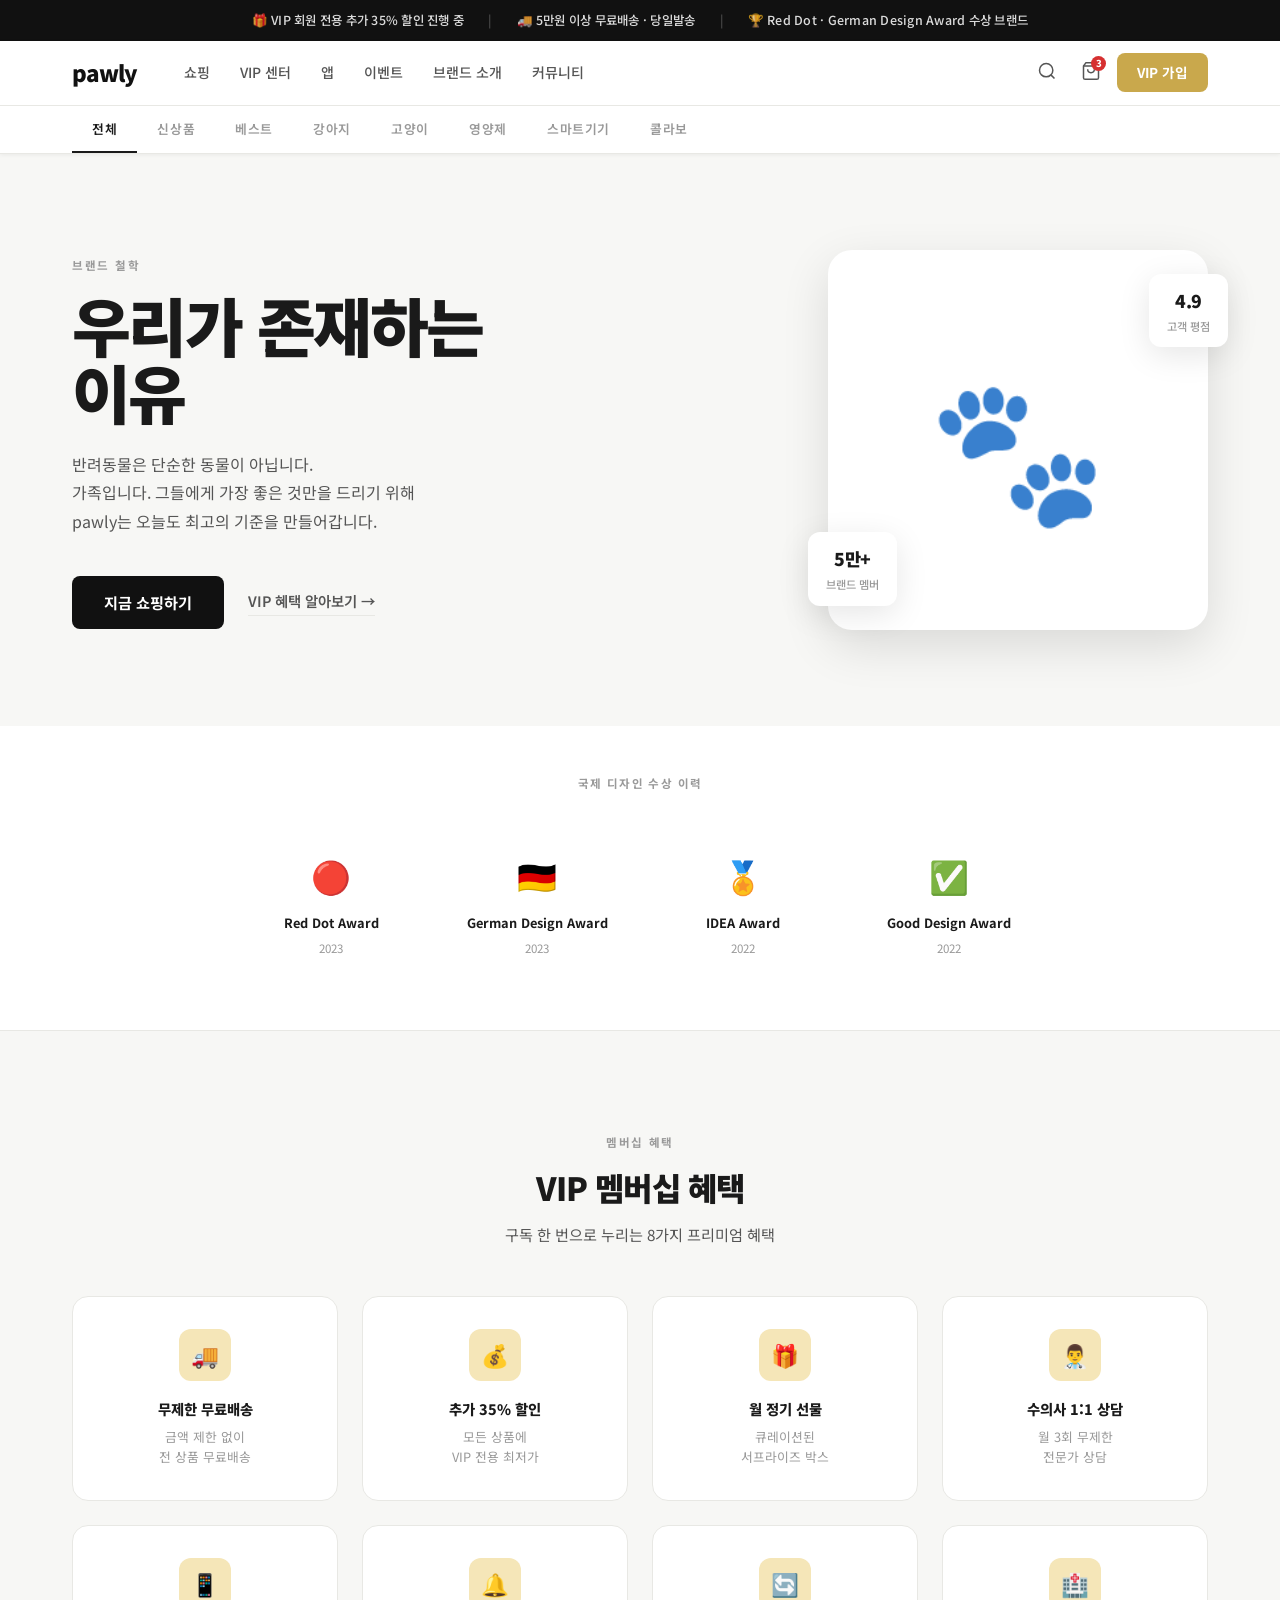
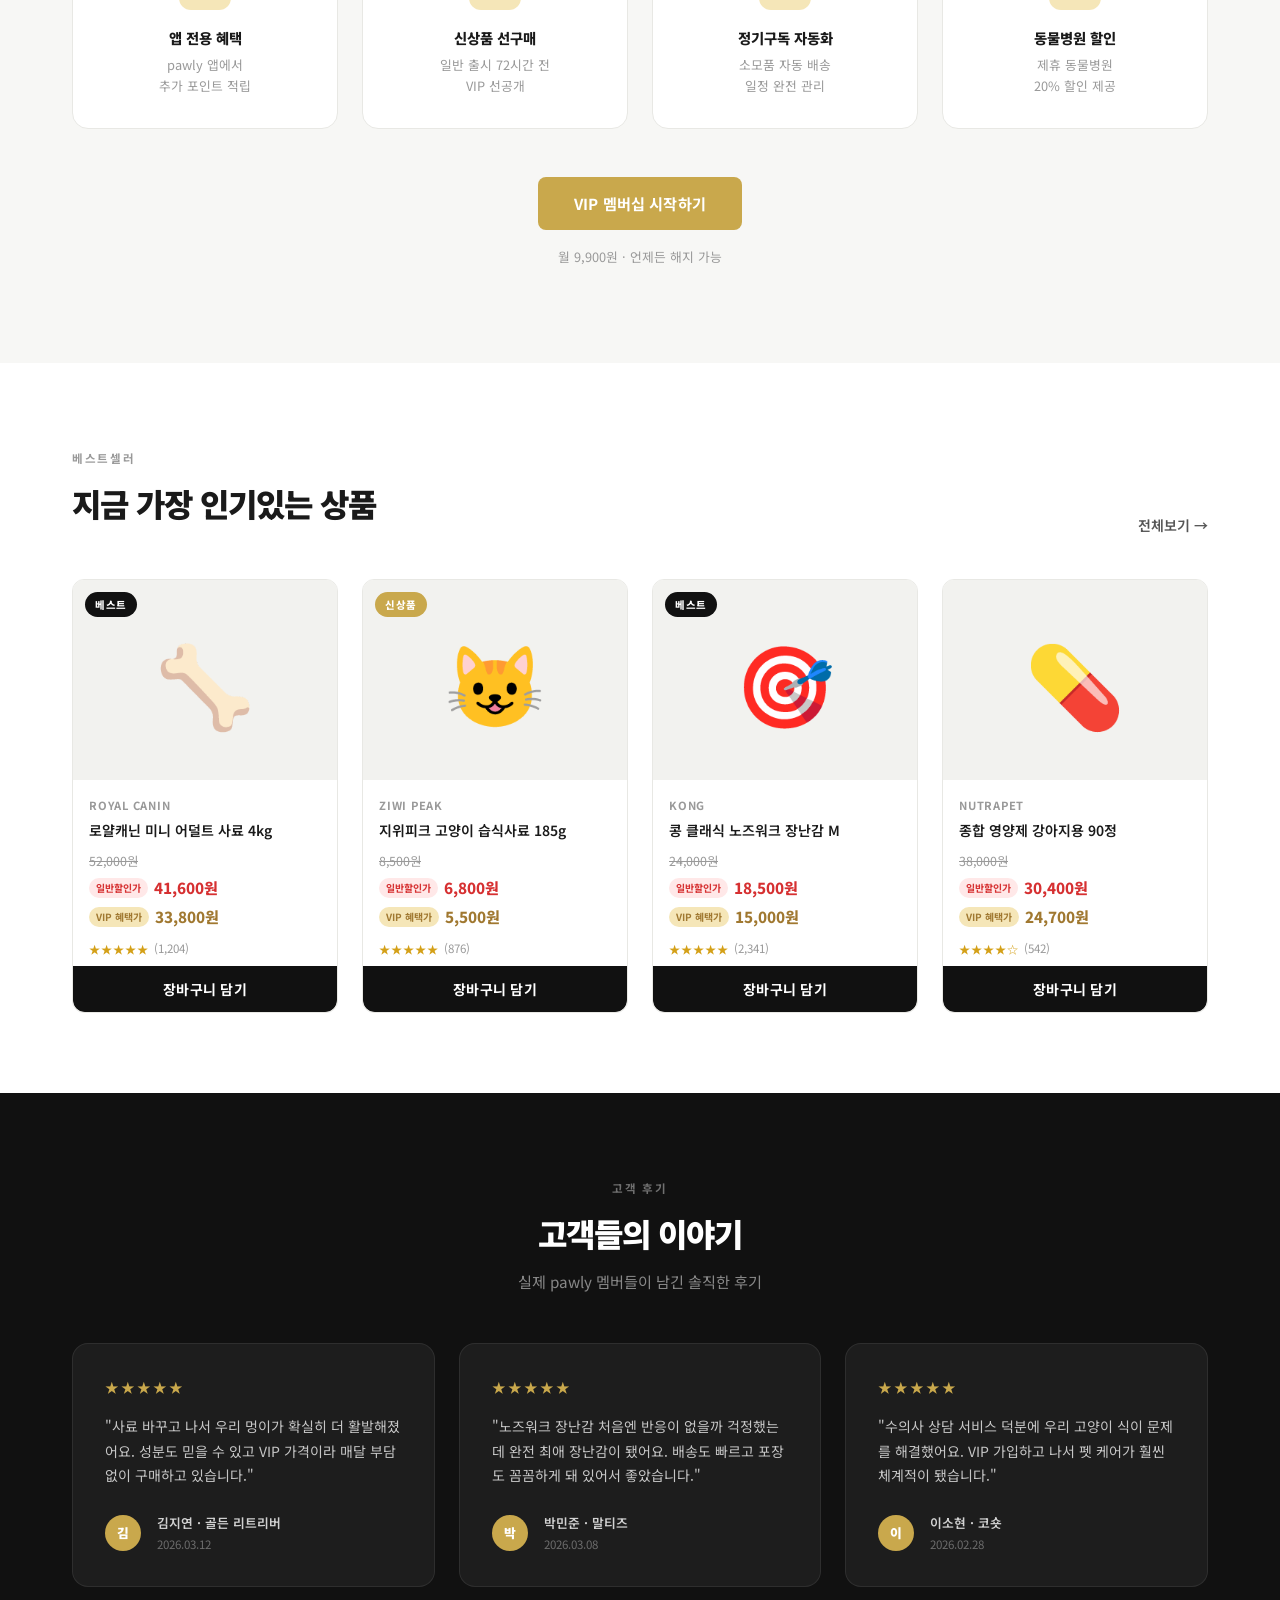
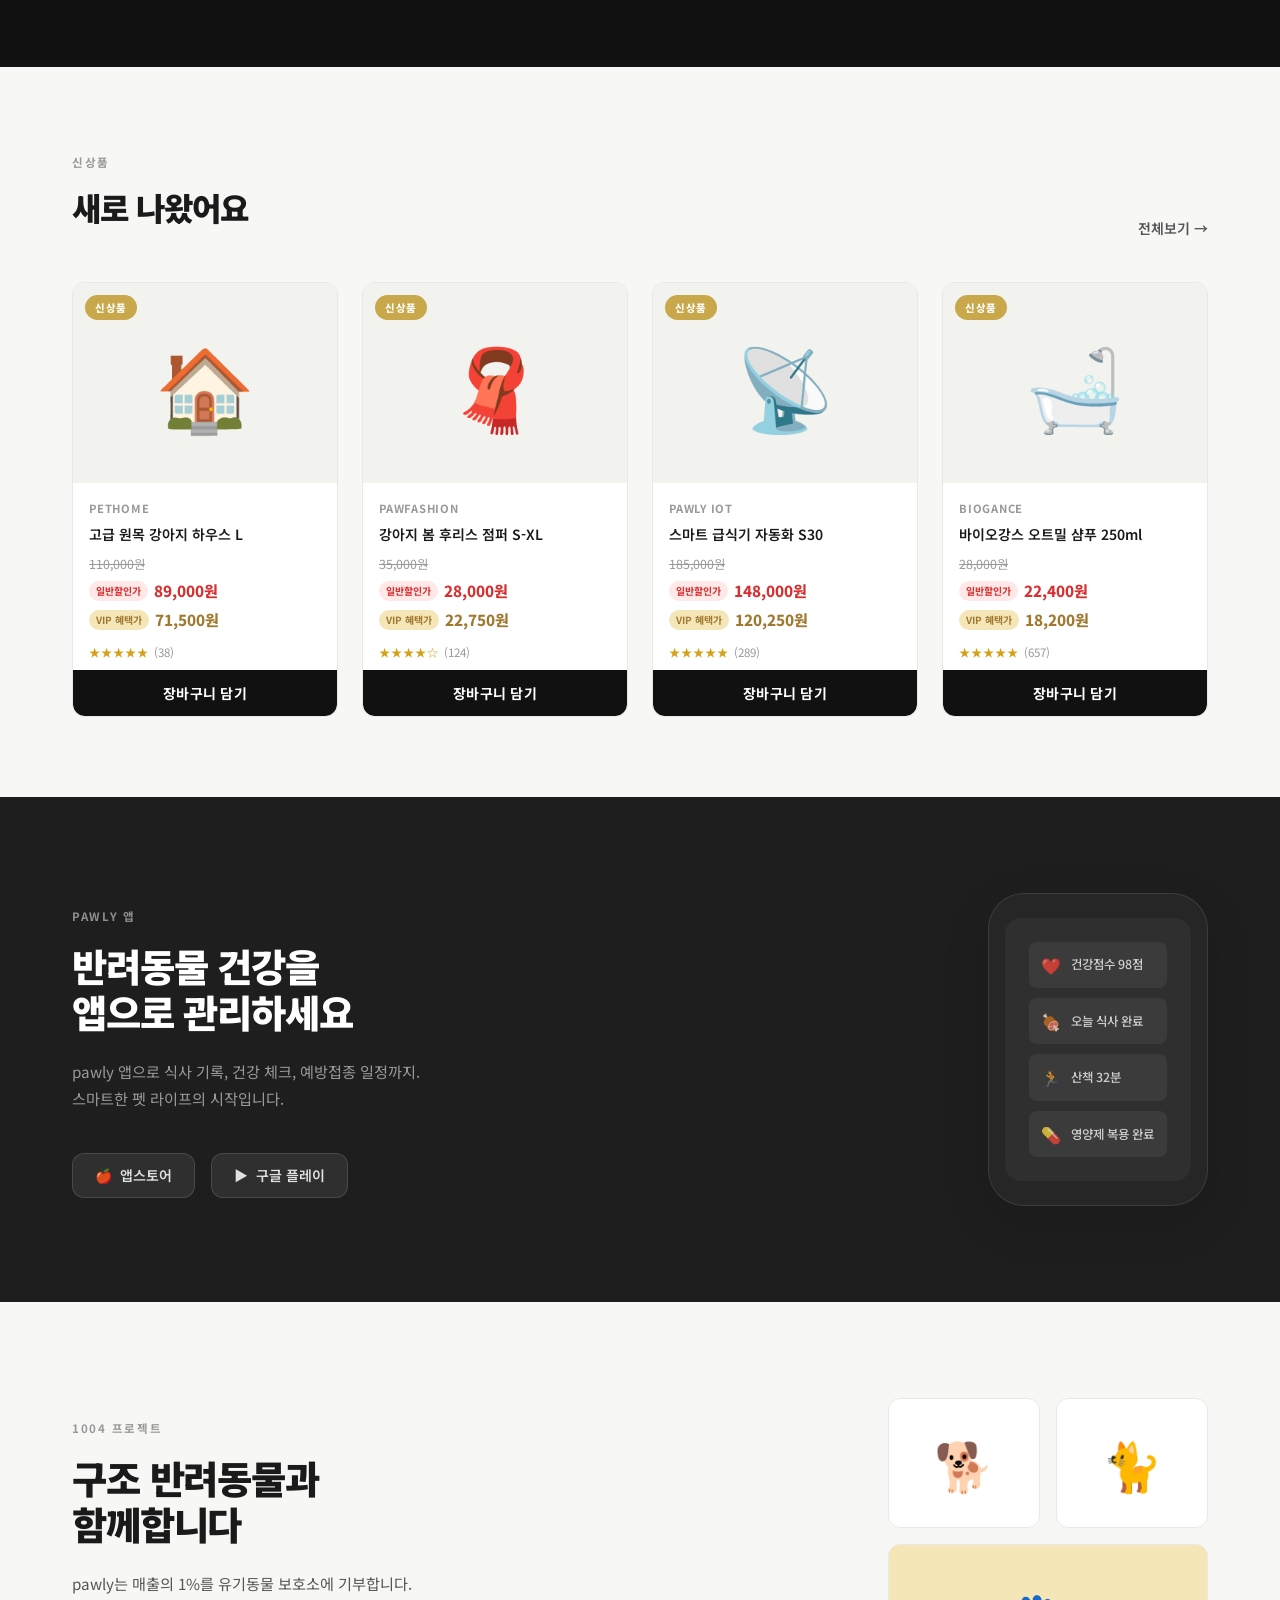
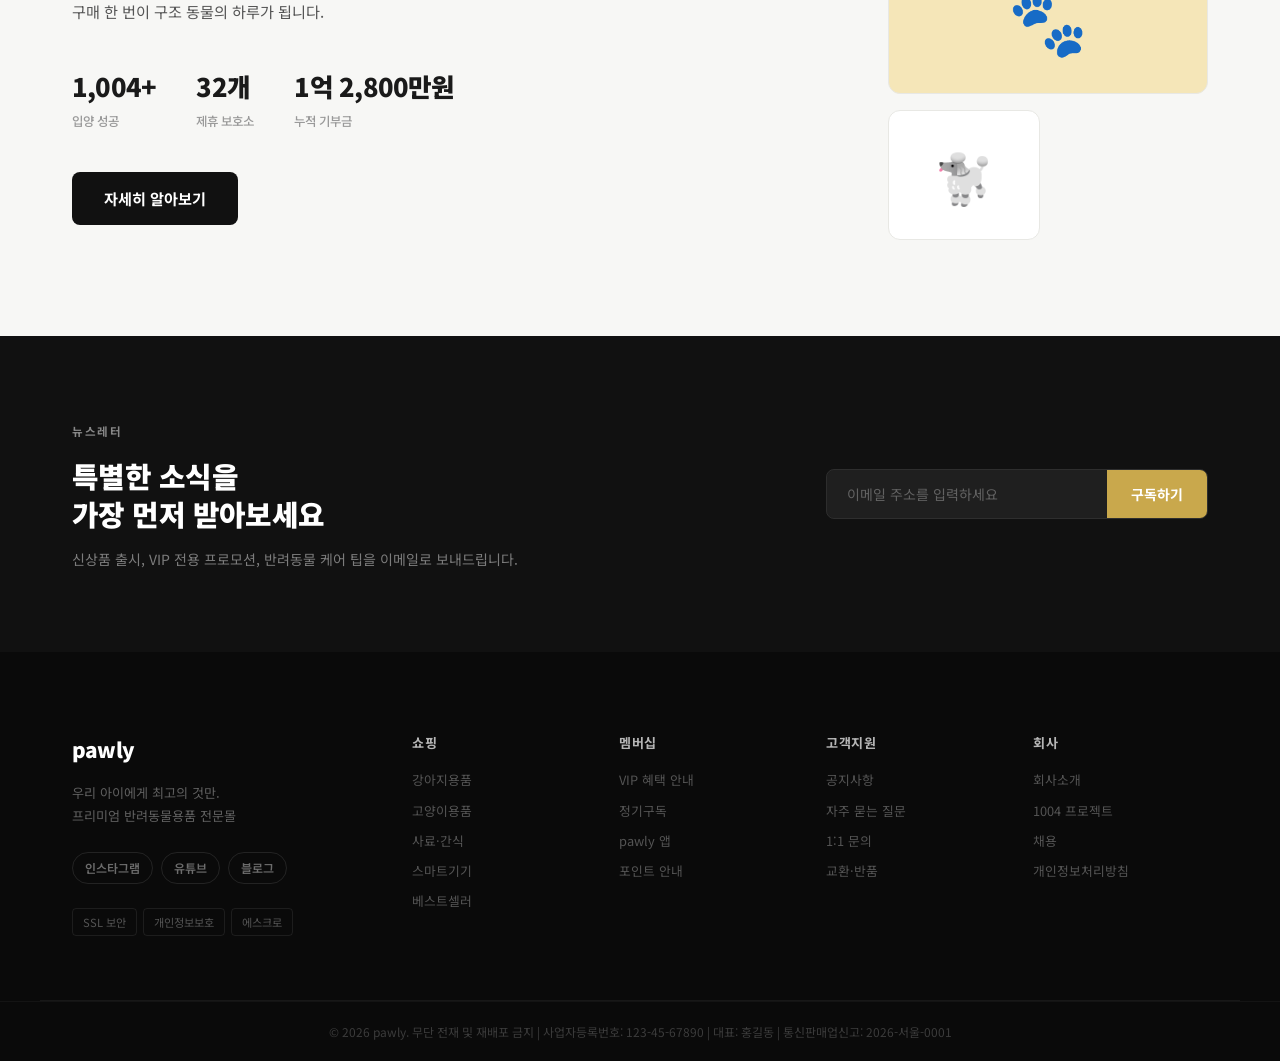
==== index-v3.html @ 0c24d433 "Initial commit: brand website source files Co-Authored-By: Claude Sonnet 4.6 <noreply@anthropic.com>" ====
<!DOCTYPE html>
<html lang="ko">
<head>
  <meta charset="UTF-8" />
  <meta name="viewport" content="width=device-width, initial-scale=1.0" />
  <title>pawly - 프리미엄 반려동물용품</title>
  <link rel="stylesheet" href="style-v3.css" />
  <link href="https://fonts.googleapis.com/css2?family=Noto+Sans+KR:wght@400;500;600;700;900&display=swap" rel="stylesheet" />
</head>
<body>

  <!-- ① 프로모션 배너 스트립 -->
  <div class="promo-strip">
    <div class="promo-strip-inner">
      <span class="promo-strip-item">🎁 VIP 회원 전용 추가 35% 할인 진행 중</span>
      <span class="promo-strip-divider">|</span>
      <span class="promo-strip-item">🚚 5만원 이상 무료배송 · 당일발송</span>
      <span class="promo-strip-divider">|</span>
      <span class="promo-strip-item">🏆 Red Dot · German Design Award 수상 브랜드</span>
    </div>
  </div>

  <!-- ② 헤더 / 내비게이션 — 메뉴 전면 한글화 -->
  <header class="header">
    <div class="container header-inner">
      <a href="#" class="logo">pawly</a>
      <nav class="nav">
        <a href="#" class="nav-link">쇼핑</a>
        <a href="#" class="nav-link">VIP 센터</a>
        <a href="#" class="nav-link">앱</a>
        <a href="#" class="nav-link">이벤트</a>
        <a href="#" class="nav-link">브랜드 소개</a>
        <a href="#" class="nav-link">커뮤니티</a>
      </nav>
      <div class="header-actions">
        <button class="icon-btn" aria-label="검색">
          <svg width="20" height="20" fill="none" stroke="currentColor" stroke-width="1.8" viewBox="0 0 24 24">
            <circle cx="11" cy="11" r="8"/><path d="m21 21-4.35-4.35"/>
          </svg>
        </button>
        <button class="icon-btn" aria-label="장바구니">
          <svg width="20" height="20" fill="none" stroke="currentColor" stroke-width="1.8" viewBox="0 0 24 24">
            <path d="M6 2 3 6v14a2 2 0 0 0 2 2h14a2 2 0 0 0 2-2V6l-3-4z"/><line x1="3" y1="6" x2="21" y2="6"/><path d="M16 10a4 4 0 0 1-8 0"/>
          </svg>
          <span class="cart-badge">3</span>
        </button>
        <a href="#" class="btn-vip">VIP 가입</a>
      </div>
    </div>

    <!-- 카테고리 탭 — 전면 한글화 -->
    <div class="cat-tabs-wrap">
      <div class="container">
        <div class="cat-tabs">
          <a href="#" class="cat-tab active">전체</a>
          <a href="#" class="cat-tab">신상품</a>
          <a href="#" class="cat-tab">베스트</a>
          <a href="#" class="cat-tab">강아지</a>
          <a href="#" class="cat-tab">고양이</a>
          <a href="#" class="cat-tab">영양제</a>
          <a href="#" class="cat-tab">스마트기기</a>
          <a href="#" class="cat-tab">콜라보</a>
        </div>
      </div>
    </div>
  </header>

  <!-- ③ 히어로 — 브랜드 철학 -->
  <section class="hero">
    <div class="container hero-inner">
      <div class="hero-text">
        <span class="section-label">브랜드 철학</span>
        <h1 class="hero-title">우리가 존재하는<br/>이유</h1>
        <p class="hero-desc">
          반려동물은 단순한 동물이 아닙니다.<br/>
          가족입니다. 그들에게 가장 좋은 것만을 드리기 위해<br/>
          pawly는 오늘도 최고의 기준을 만들어갑니다.
        </p>
        <div class="hero-ctas">
          <a href="#" class="btn-dark">지금 쇼핑하기</a>
          <a href="#" class="btn-text-link">VIP 혜택 알아보기 →</a>
        </div>
      </div>
      <div class="hero-visual">
        <div class="hero-img-card">
          <div class="hero-pet-icon">🐾</div>
          <div class="hero-stat-badge top-right">
            <span class="stat-num">4.9</span>
            <span class="stat-label">고객 평점</span>
          </div>
          <div class="hero-stat-badge bottom-left">
            <span class="stat-num">5만+</span>
            <span class="stat-label">브랜드 멤버</span>
          </div>
        </div>
      </div>
    </div>
  </section>

  <!-- ④ 디자인 어워드 -->
  <section class="awards">
    <div class="container">
      <p class="awards-label">국제 디자인 수상 이력</p>
      <div class="awards-grid">
        <div class="award-item">
          <div class="award-icon">🔴</div>
          <span class="award-name">Red Dot Award</span>
          <span class="award-year">2023</span>
        </div>
        <div class="award-item">
          <div class="award-icon">🇩🇪</div>
          <span class="award-name">German Design Award</span>
          <span class="award-year">2023</span>
        </div>
        <div class="award-item">
          <div class="award-icon">🏅</div>
          <span class="award-name">IDEA Award</span>
          <span class="award-year">2022</span>
        </div>
        <div class="award-item">
          <div class="award-icon">✅</div>
          <span class="award-name">Good Design Award</span>
          <span class="award-year">2022</span>
        </div>
      </div>
    </div>
  </section>

  <!-- ⑤ VIP 혜택 -->
  <section class="vip-benefits">
    <div class="container">
      <div class="section-header-centered">
        <span class="section-label">멤버십 혜택</span>
        <h2 class="section-title">VIP 멤버십 혜택</h2>
        <p class="section-desc">구독 한 번으로 누리는 8가지 프리미엄 혜택</p>
      </div>
      <div class="benefits-grid">
        <div class="benefit-card">
          <div class="benefit-icon-wrap"><span>🚚</span></div>
          <h4>무제한 무료배송</h4>
          <p>금액 제한 없이<br/>전 상품 무료배송</p>
        </div>
        <div class="benefit-card">
          <div class="benefit-icon-wrap"><span>💰</span></div>
          <h4>추가 35% 할인</h4>
          <p>모든 상품에<br/>VIP 전용 최저가</p>
        </div>
        <div class="benefit-card">
          <div class="benefit-icon-wrap"><span>🎁</span></div>
          <h4>월 정기 선물</h4>
          <p>큐레이션된<br/>서프라이즈 박스</p>
        </div>
        <div class="benefit-card">
          <div class="benefit-icon-wrap"><span>👨‍⚕️</span></div>
          <h4>수의사 1:1 상담</h4>
          <p>월 3회 무제한<br/>전문가 상담</p>
        </div>
        <div class="benefit-card">
          <div class="benefit-icon-wrap"><span>📱</span></div>
          <h4>앱 전용 혜택</h4>
          <p>pawly 앱에서<br/>추가 포인트 적립</p>
        </div>
        <div class="benefit-card">
          <div class="benefit-icon-wrap"><span>🔔</span></div>
          <h4>신상품 선구매</h4>
          <p>일반 출시 72시간 전<br/>VIP 선공개</p>
        </div>
        <div class="benefit-card">
          <div class="benefit-icon-wrap"><span>🔄</span></div>
          <h4>정기구독 자동화</h4>
          <p>소모품 자동 배송<br/>일정 완전 관리</p>
        </div>
        <div class="benefit-card">
          <div class="benefit-icon-wrap"><span>🏥</span></div>
          <h4>동물병원 할인</h4>
          <p>제휴 동물병원<br/>20% 할인 제공</p>
        </div>
      </div>
      <div class="vip-cta-wrap">
        <a href="#" class="btn-gold">VIP 멤버십 시작하기</a>
        <span class="vip-cta-sub">월 9,900원 · 언제든 해지 가능</span>
      </div>
    </div>
  </section>

  <!-- ⑥ 베스트셀러 (3단계 가격) -->
  <section class="products-section">
    <div class="container">
      <div class="section-header-flex">
        <div>
          <span class="section-label">베스트셀러</span>
          <h2 class="section-title">지금 가장 인기있는 상품</h2>
        </div>
        <a href="#" class="view-all-link">전체보기 →</a>
      </div>
      <div class="product-grid">

        <div class="product-card">
          <div class="product-img-wrap">
            <div class="product-img-bg"><span class="product-emoji">🦴</span></div>
            <span class="product-badge badge-best">베스트</span>
          </div>
          <div class="product-info">
            <span class="brand-label">Royal Canin</span>
            <h3 class="product-name">로얄캐닌 미니 어덜트 사료 4kg</h3>
            <div class="price-stack">
              <span class="price-original">52,000원</span>
              <div class="price-row">
                <span class="price-badge badge-sale-sm">일반할인가</span>
                <span class="price-sale">41,600원</span>
              </div>
              <div class="price-row">
                <span class="price-badge badge-vip-sm">VIP 혜택가</span>
                <span class="price-vip">33,800원</span>
              </div>
            </div>
            <div class="product-meta">
              <span class="stars">★★★★★</span>
              <span class="review-count">(1,204)</span>
            </div>
          </div>
          <button class="btn-cart-v2">장바구니 담기</button>
        </div>

        <div class="product-card">
          <div class="product-img-wrap">
            <div class="product-img-bg"><span class="product-emoji">😺</span></div>
            <span class="product-badge badge-new">신상품</span>
          </div>
          <div class="product-info">
            <span class="brand-label">Ziwi Peak</span>
            <h3 class="product-name">지위피크 고양이 습식사료 185g</h3>
            <div class="price-stack">
              <span class="price-original">8,500원</span>
              <div class="price-row">
                <span class="price-badge badge-sale-sm">일반할인가</span>
                <span class="price-sale">6,800원</span>
              </div>
              <div class="price-row">
                <span class="price-badge badge-vip-sm">VIP 혜택가</span>
                <span class="price-vip">5,500원</span>
              </div>
            </div>
            <div class="product-meta">
              <span class="stars">★★★★★</span>
              <span class="review-count">(876)</span>
            </div>
          </div>
          <button class="btn-cart-v2">장바구니 담기</button>
        </div>

        <div class="product-card">
          <div class="product-img-wrap">
            <div class="product-img-bg"><span class="product-emoji">🎯</span></div>
            <span class="product-badge badge-best">베스트</span>
          </div>
          <div class="product-info">
            <span class="brand-label">Kong</span>
            <h3 class="product-name">콩 클래식 노즈워크 장난감 M</h3>
            <div class="price-stack">
              <span class="price-original">24,000원</span>
              <div class="price-row">
                <span class="price-badge badge-sale-sm">일반할인가</span>
                <span class="price-sale">18,500원</span>
              </div>
              <div class="price-row">
                <span class="price-badge badge-vip-sm">VIP 혜택가</span>
                <span class="price-vip">15,000원</span>
              </div>
            </div>
            <div class="product-meta">
              <span class="stars">★★★★★</span>
              <span class="review-count">(2,341)</span>
            </div>
          </div>
          <button class="btn-cart-v2">장바구니 담기</button>
        </div>

        <div class="product-card">
          <div class="product-img-wrap">
            <div class="product-img-bg"><span class="product-emoji">💊</span></div>
          </div>
          <div class="product-info">
            <span class="brand-label">NutraPet</span>
            <h3 class="product-name">종합 영양제 강아지용 90정</h3>
            <div class="price-stack">
              <span class="price-original">38,000원</span>
              <div class="price-row">
                <span class="price-badge badge-sale-sm">일반할인가</span>
                <span class="price-sale">30,400원</span>
              </div>
              <div class="price-row">
                <span class="price-badge badge-vip-sm">VIP 혜택가</span>
                <span class="price-vip">24,700원</span>
              </div>
            </div>
            <div class="product-meta">
              <span class="stars">★★★★☆</span>
              <span class="review-count">(542)</span>
            </div>
          </div>
          <button class="btn-cart-v2">장바구니 담기</button>
        </div>

      </div>
    </div>
  </section>

  <!-- ⑦ 고객 리뷰 -->
  <section class="reviews-section">
    <div class="container">
      <div class="section-header-centered">
        <span class="section-label">고객 후기</span>
        <h2 class="section-title">고객들의 이야기</h2>
        <p class="section-desc">실제 pawly 멤버들이 남긴 솔직한 후기</p>
      </div>
      <div class="reviews-grid">
        <div class="review-card">
          <div class="review-stars">★★★★★</div>
          <p class="review-text">"사료 바꾸고 나서 우리 멍이가 확실히 더 활발해졌어요. 성분도 믿을 수 있고 VIP 가격이라 매달 부담 없이 구매하고 있습니다."</p>
          <div class="reviewer">
            <div class="reviewer-avatar">김</div>
            <div>
              <span class="reviewer-name">김지연 · 골든 리트리버</span>
              <span class="reviewer-date">2026.03.12</span>
            </div>
          </div>
        </div>
        <div class="review-card">
          <div class="review-stars">★★★★★</div>
          <p class="review-text">"노즈워크 장난감 처음엔 반응이 없을까 걱정했는데 완전 최애 장난감이 됐어요. 배송도 빠르고 포장도 꼼꼼하게 돼 있어서 좋았습니다."</p>
          <div class="reviewer">
            <div class="reviewer-avatar">박</div>
            <div>
              <span class="reviewer-name">박민준 · 말티즈</span>
              <span class="reviewer-date">2026.03.08</span>
            </div>
          </div>
        </div>
        <div class="review-card">
          <div class="review-stars">★★★★★</div>
          <p class="review-text">"수의사 상담 서비스 덕분에 우리 고양이 식이 문제를 해결했어요. VIP 가입하고 나서 펫 케어가 훨씬 체계적이 됐습니다."</p>
          <div class="reviewer">
            <div class="reviewer-avatar">이</div>
            <div>
              <span class="reviewer-name">이소현 · 코숏</span>
              <span class="reviewer-date">2026.02.28</span>
            </div>
          </div>
        </div>
      </div>
    </div>
  </section>

  <!-- ⑧ 신상품 -->
  <section class="products-section bg-light">
    <div class="container">
      <div class="section-header-flex">
        <div>
          <span class="section-label">신상품</span>
          <h2 class="section-title">새로 나왔어요</h2>
        </div>
        <a href="#" class="view-all-link">전체보기 →</a>
      </div>
      <div class="product-grid">

        <div class="product-card">
          <div class="product-img-wrap">
            <div class="product-img-bg"><span class="product-emoji">🏠</span></div>
            <span class="product-badge badge-new">신상품</span>
          </div>
          <div class="product-info">
            <span class="brand-label">PetHome</span>
            <h3 class="product-name">고급 원목 강아지 하우스 L</h3>
            <div class="price-stack">
              <span class="price-original">110,000원</span>
              <div class="price-row">
                <span class="price-badge badge-sale-sm">일반할인가</span>
                <span class="price-sale">89,000원</span>
              </div>
              <div class="price-row">
                <span class="price-badge badge-vip-sm">VIP 혜택가</span>
                <span class="price-vip">71,500원</span>
              </div>
            </div>
            <div class="product-meta">
              <span class="stars">★★★★★</span>
              <span class="review-count">(38)</span>
            </div>
          </div>
          <button class="btn-cart-v2">장바구니 담기</button>
        </div>

        <div class="product-card">
          <div class="product-img-wrap">
            <div class="product-img-bg"><span class="product-emoji">🧣</span></div>
            <span class="product-badge badge-new">신상품</span>
          </div>
          <div class="product-info">
            <span class="brand-label">PawFashion</span>
            <h3 class="product-name">강아지 봄 후리스 점퍼 S-XL</h3>
            <div class="price-stack">
              <span class="price-original">35,000원</span>
              <div class="price-row">
                <span class="price-badge badge-sale-sm">일반할인가</span>
                <span class="price-sale">28,000원</span>
              </div>
              <div class="price-row">
                <span class="price-badge badge-vip-sm">VIP 혜택가</span>
                <span class="price-vip">22,750원</span>
              </div>
            </div>
            <div class="product-meta">
              <span class="stars">★★★★☆</span>
              <span class="review-count">(124)</span>
            </div>
          </div>
          <button class="btn-cart-v2">장바구니 담기</button>
        </div>

        <div class="product-card">
          <div class="product-img-wrap">
            <div class="product-img-bg"><span class="product-emoji">📡</span></div>
            <span class="product-badge badge-new">신상품</span>
          </div>
          <div class="product-info">
            <span class="brand-label">pawly IoT</span>
            <h3 class="product-name">스마트 급식기 자동화 S30</h3>
            <div class="price-stack">
              <span class="price-original">185,000원</span>
              <div class="price-row">
                <span class="price-badge badge-sale-sm">일반할인가</span>
                <span class="price-sale">148,000원</span>
              </div>
              <div class="price-row">
                <span class="price-badge badge-vip-sm">VIP 혜택가</span>
                <span class="price-vip">120,250원</span>
              </div>
            </div>
            <div class="product-meta">
              <span class="stars">★★★★★</span>
              <span class="review-count">(289)</span>
            </div>
          </div>
          <button class="btn-cart-v2">장바구니 담기</button>
        </div>

        <div class="product-card">
          <div class="product-img-wrap">
            <div class="product-img-bg"><span class="product-emoji">🛁</span></div>
            <span class="product-badge badge-new">신상품</span>
          </div>
          <div class="product-info">
            <span class="brand-label">Biogance</span>
            <h3 class="product-name">바이오강스 오트밀 샴푸 250ml</h3>
            <div class="price-stack">
              <span class="price-original">28,000원</span>
              <div class="price-row">
                <span class="price-badge badge-sale-sm">일반할인가</span>
                <span class="price-sale">22,400원</span>
              </div>
              <div class="price-row">
                <span class="price-badge badge-vip-sm">VIP 혜택가</span>
                <span class="price-vip">18,200원</span>
              </div>
            </div>
            <div class="product-meta">
              <span class="stars">★★★★★</span>
              <span class="review-count">(657)</span>
            </div>
          </div>
          <button class="btn-cart-v2">장바구니 담기</button>
        </div>

      </div>
    </div>
  </section>

  <!-- ⑨ 앱 프로모션 -->
  <section class="app-promo">
    <div class="container app-promo-inner">
      <div class="app-promo-text">
        <span class="section-label light">pawly 앱</span>
        <h2>반려동물 건강을<br/>앱으로 관리하세요</h2>
        <p>pawly 앱으로 식사 기록, 건강 체크, 예방접종 일정까지.<br/>스마트한 펫 라이프의 시작입니다.</p>
        <div class="app-badges">
          <a href="#" class="app-badge">
            <span>🍎</span> 앱스토어
          </a>
          <a href="#" class="app-badge">
            <span>▶</span> 구글 플레이
          </a>
        </div>
      </div>
      <div class="app-promo-visual">
        <div class="phone-mockup">
          <div class="phone-screen">
            <div class="app-screen-content">
              <div class="app-stat">
                <span class="app-stat-icon">❤️</span>
                <span>건강점수 98점</span>
              </div>
              <div class="app-stat">
                <span class="app-stat-icon">🍖</span>
                <span>오늘 식사 완료</span>
              </div>
              <div class="app-stat">
                <span class="app-stat-icon">🏃</span>
                <span>산책 32분</span>
              </div>
              <div class="app-stat">
                <span class="app-stat-icon">💊</span>
                <span>영양제 복용 완료</span>
              </div>
            </div>
          </div>
        </div>
      </div>
    </div>
  </section>

  <!-- ⑩ CSR - 1004 프로젝트 -->
  <section class="csr-section">
    <div class="container csr-inner">
      <div class="csr-text">
        <span class="section-label">1004 프로젝트</span>
        <h2>구조 반려동물과<br/>함께합니다</h2>
        <p>pawly는 매출의 1%를 유기동물 보호소에 기부합니다.<br/>구매 한 번이 구조 동물의 하루가 됩니다.</p>
        <div class="csr-stats">
          <div class="csr-stat">
            <span class="csr-stat-num">1,004+</span>
            <span class="csr-stat-label">입양 성공</span>
          </div>
          <div class="csr-stat">
            <span class="csr-stat-num">32개</span>
            <span class="csr-stat-label">제휴 보호소</span>
          </div>
          <div class="csr-stat">
            <span class="csr-stat-num">1억 2,800만원</span>
            <span class="csr-stat-label">누적 기부금</span>
          </div>
        </div>
        <a href="#" class="btn-dark">자세히 알아보기</a>
      </div>
      <div class="csr-visual">
        <div class="csr-img-grid">
          <div class="csr-img-card">🐕</div>
          <div class="csr-img-card">🐈</div>
          <div class="csr-img-card large">🐾</div>
          <div class="csr-img-card">🐩</div>
        </div>
      </div>
    </div>
  </section>

  <!-- ⑪ 뉴스레터 -->
  <section class="newsletter">
    <div class="container newsletter-inner">
      <div class="newsletter-text">
        <span class="section-label light">뉴스레터</span>
        <h2>특별한 소식을<br/>가장 먼저 받아보세요</h2>
        <p>신상품 출시, VIP 전용 프로모션, 반려동물 케어 팁을 이메일로 보내드립니다.</p>
      </div>
      <form class="newsletter-form" onsubmit="return false;">
        <input type="email" placeholder="이메일 주소를 입력하세요" />
        <button type="submit">구독하기</button>
      </form>
    </div>
  </section>

  <!-- ⑫ 푸터 -->
  <footer class="footer">
    <div class="container footer-inner">
      <div class="footer-brand">
        <a href="#" class="footer-logo">pawly</a>
        <p>우리 아이에게 최고의 것만.<br/>프리미엄 반려동물용품 전문몰</p>
        <div class="social-links">
          <a href="#" class="social-link">인스타그램</a>
          <a href="#" class="social-link">유튜브</a>
          <a href="#" class="social-link">블로그</a>
        </div>
        <div class="cert-badges">
          <span class="cert-badge">SSL 보안</span>
          <span class="cert-badge">개인정보보호</span>
          <span class="cert-badge">에스크로</span>
        </div>
      </div>
      <div class="footer-links">
        <div class="footer-col">
          <h5>쇼핑</h5>
          <a href="#">강아지용품</a>
          <a href="#">고양이용품</a>
          <a href="#">사료·간식</a>
          <a href="#">스마트기기</a>
          <a href="#">베스트셀러</a>
        </div>
        <div class="footer-col">
          <h5>멤버십</h5>
          <a href="#">VIP 혜택 안내</a>
          <a href="#">정기구독</a>
          <a href="#">pawly 앱</a>
          <a href="#">포인트 안내</a>
        </div>
        <div class="footer-col">
          <h5>고객지원</h5>
          <a href="#">공지사항</a>
          <a href="#">자주 묻는 질문</a>
          <a href="#">1:1 문의</a>
          <a href="#">교환·반품</a>
        </div>
        <div class="footer-col">
          <h5>회사</h5>
          <a href="#">회사소개</a>
          <a href="#">1004 프로젝트</a>
          <a href="#">채용</a>
          <a href="#">개인정보처리방침</a>
        </div>
      </div>
    </div>
    <div class="footer-bottom">
      <div class="container">
        <p>© 2026 pawly. 무단 전재 및 재배포 금지 | 사업자등록번호: 123-45-67890 | 대표: 홍길동 | 통신판매업신고: 2026-서울-0001</p>
      </div>
    </div>
  </footer>

</body>
</html>
---- style-v3.css ----
/* ============================================================
   pawly V2 — Design System
   Based on Pethroom.com Design Guide
   Colors: Dark + Gold(VIP) + Red(Discount) + Off-white
   ============================================================ */

/* ===== CSS VARIABLES ===== */
:root {
  /* Base */
  --color-white:      #FFFFFF;
  --color-off-white:  #F7F7F5;
  --color-bg-light:   #F2F2EF;

  /* Text */
  --color-text-dark:  #1A1A1A;
  --color-text-mid:   #555555;
  --color-text-light: #999999;

  /* Brand Accents */
  --color-gold:       #C9A84C;
  --color-gold-light: #F5E6B8;
  --color-gold-dark:  #A07830;
  --color-red:        #D63031;
  --color-red-light:  #FFE8E8;

  /* Neutrals */
  --color-border:     #E8E8E4;
  --color-dark:       #111111;
  --color-dark-2:     #1E1E1E;

  /* Spacing (8px system) */
  --space-1: 8px;
  --space-2: 16px;
  --space-3: 24px;
  --space-4: 32px;
  --space-5: 40px;
  --space-6: 48px;
  --space-8: 64px;
  --space-10: 80px;
  --space-12: 96px;

  /* Typography */
  --font-sans: 'Noto Sans KR', sans-serif;

  /* Radius */
  --radius-sm:  4px;
  --radius-md:  8px;
  --radius-lg:  12px;
  --radius-xl:  16px;
  --radius-2xl: 24px;
  --radius-pill: 50px;

  /* Shadow */
  --shadow-sm:  0 1px 4px rgba(0,0,0,0.06);
  --shadow-md:  0 2px 12px rgba(0,0,0,0.08);
  --shadow-lg:  0 8px 32px rgba(0,0,0,0.10);
  --shadow-xl:  0 16px 48px rgba(0,0,0,0.12);
}

/* ===== RESET ===== */
*, *::before, *::after {
  box-sizing: border-box;
  margin: 0;
  padding: 0;
}

html { scroll-behavior: smooth; }

body {
  font-family: var(--font-sans);
  color: var(--color-text-dark);
  background: var(--color-white);
  line-height: 1.65;
  -webkit-font-smoothing: antialiased;
}

a { text-decoration: none; color: inherit; }
img { display: block; max-width: 100%; }
button { font-family: inherit; cursor: pointer; }

/* ===== CONTAINER ===== */
.container {
  max-width: 1200px;
  margin: 0 auto;
  padding: 0 var(--space-4);
}

/* ===== SECTION LABEL (small caps) ===== */
.section-label {
  display: inline-block;
  font-size: 0.72rem;
  font-weight: 700;
  letter-spacing: 0.15em;
  color: var(--color-text-light);
  text-transform: uppercase;
  margin-bottom: var(--space-2);
}
.section-label.light { color: rgba(255,255,255,0.5); }

/* ===== SECTION TITLES ===== */
.section-title {
  font-size: clamp(1.5rem, 2.5vw, 2rem);
  font-weight: 900;
  color: var(--color-text-dark);
  letter-spacing: -0.03em;
  line-height: 1.2;
  margin-bottom: var(--space-2);
}

.section-desc {
  font-size: 0.95rem;
  color: var(--color-text-mid);
  line-height: 1.7;
}

/* ===== SECTION HEADERS ===== */
.section-header-centered {
  text-align: center;
  margin-bottom: var(--space-6);
}

.section-header-flex {
  display: flex;
  align-items: flex-end;
  justify-content: space-between;
  margin-bottom: var(--space-5);
}

.view-all-link {
  font-size: 0.875rem;
  font-weight: 600;
  color: var(--color-text-mid);
  transition: color 0.2s;
  white-space: nowrap;
  padding-bottom: 2px;
}
.view-all-link:hover { color: var(--color-text-dark); }


/* ===== BUTTONS ===== */
.btn-dark {
  display: inline-block;
  background: var(--color-dark);
  color: var(--color-white);
  padding: 14px 32px;
  border-radius: var(--radius-md);
  font-size: 0.95rem;
  font-weight: 700;
  transition: background 0.2s, transform 0.15s;
}
.btn-dark:hover {
  background: #333;
  transform: translateY(-1px);
}

.btn-gold {
  display: inline-block;
  background: var(--color-gold);
  color: var(--color-white);
  padding: 14px 36px;
  border-radius: var(--radius-md);
  font-size: 0.95rem;
  font-weight: 700;
  letter-spacing: 0.01em;
  transition: background 0.2s, transform 0.15s;
}
.btn-gold:hover {
  background: var(--color-gold-dark);
  transform: translateY(-1px);
}

.btn-text-link {
  display: inline-block;
  font-size: 0.9rem;
  font-weight: 600;
  color: var(--color-text-mid);
  border-bottom: 1px solid var(--color-border);
  padding-bottom: 2px;
  transition: color 0.2s, border-color 0.2s;
}
.btn-text-link:hover {
  color: var(--color-text-dark);
  border-color: var(--color-text-dark);
}

.btn-vip {
  display: inline-block;
  background: var(--color-gold);
  color: var(--color-white);
  padding: 8px 20px;
  border-radius: var(--radius-md);
  font-size: 0.85rem;
  font-weight: 700;
  border: none;
  transition: background 0.2s;
}
.btn-vip:hover { background: var(--color-gold-dark); }

.btn-cart-v2 {
  width: 100%;
  padding: 13px;
  background: var(--color-dark);
  color: var(--color-white);
  border: none;
  font-size: 0.875rem;
  font-weight: 700;
  letter-spacing: 0.02em;
  transition: background 0.2s;
  border-bottom-left-radius: var(--radius-lg);
  border-bottom-right-radius: var(--radius-lg);
}
.btn-cart-v2:hover { background: var(--color-gold-dark); }


/* ===== PROMO STRIP ===== */
.promo-strip {
  background: var(--color-dark);
  color: rgba(255,255,255,0.85);
  font-size: 0.78rem;
  font-weight: 500;
  letter-spacing: 0.02em;
  padding: 10px 0;
}
.promo-strip-inner {
  max-width: 1200px;
  margin: 0 auto;
  padding: 0 var(--space-4);
  display: flex;
  align-items: center;
  justify-content: center;
  gap: var(--space-3);
  flex-wrap: wrap;
}
.promo-strip-divider { opacity: 0.3; }


/* ===== HEADER ===== */
.header {
  position: sticky;
  top: 0;
  z-index: 200;
  background: var(--color-white);
  border-bottom: 1px solid var(--color-border);
  box-shadow: var(--shadow-sm);
}

.header-inner {
  display: flex;
  align-items: center;
  gap: var(--space-4);
  height: 64px;
}

.logo {
  font-size: 1.4rem;
  font-weight: 900;
  color: var(--color-dark);
  letter-spacing: -0.04em;
  flex-shrink: 0;
}

.nav {
  display: flex;
  gap: 2px;
  flex: 1;
}

.nav-link {
  padding: 6px 14px;
  font-size: 0.875rem;
  font-weight: 500;
  color: var(--color-text-mid);
  border-radius: var(--radius-md);
  transition: color 0.2s, background 0.2s;
}
.nav-link:hover {
  color: var(--color-text-dark);
  background: var(--color-off-white);
}

.header-actions {
  display: flex;
  align-items: center;
  gap: var(--space-1);
}

.icon-btn {
  position: relative;
  background: none;
  border: none;
  padding: 8px;
  border-radius: var(--radius-md);
  color: var(--color-text-mid);
  transition: background 0.2s, color 0.2s;
}
.icon-btn:hover {
  background: var(--color-off-white);
  color: var(--color-text-dark);
}

.cart-badge {
  position: absolute;
  top: 3px;
  right: 3px;
  background: var(--color-red);
  color: #fff;
  font-size: 0.6rem;
  font-weight: 800;
  width: 15px;
  height: 15px;
  border-radius: 50%;
  display: flex;
  align-items: center;
  justify-content: center;
}

/* ===== CATEGORY TABS ===== */
.cat-tabs-wrap {
  border-top: 1px solid var(--color-border);
  background: var(--color-white);
}

.cat-tabs {
  display: flex;
  gap: 0;
  overflow-x: auto;
  scrollbar-width: none;
}
.cat-tabs::-webkit-scrollbar { display: none; }

.cat-tab {
  flex-shrink: 0;
  padding: 12px 20px;
  font-size: 0.8rem;
  font-weight: 600;
  color: var(--color-text-light);
  letter-spacing: 0.05em;
  border-bottom: 2px solid transparent;
  transition: color 0.2s, border-color 0.2s;
  white-space: nowrap;
}
.cat-tab:hover { color: var(--color-text-dark); }
.cat-tab.active {
  color: var(--color-text-dark);
  border-bottom-color: var(--color-text-dark);
}


/* ===== HERO ===== */
.hero {
  background: var(--color-off-white);
  padding: var(--space-12) 0;
  overflow: hidden;
}

.hero-inner {
  display: flex;
  align-items: center;
  gap: var(--space-8);
}

.hero-text { flex: 1; }

.hero-title {
  font-size: clamp(2.8rem, 5vw, 4.5rem);
  font-weight: 900;
  line-height: 1.05;
  letter-spacing: -0.04em;
  color: var(--color-text-dark);
  margin-bottom: var(--space-3);
}

.hero-desc {
  font-size: 1rem;
  color: var(--color-text-mid);
  line-height: 1.8;
  margin-bottom: var(--space-5);
  max-width: 480px;
}

.hero-ctas {
  display: flex;
  align-items: center;
  gap: var(--space-3);
  flex-wrap: wrap;
}

.hero-visual { flex-shrink: 0; }

.hero-img-card {
  position: relative;
  width: 380px;
  height: 380px;
  background: var(--color-white);
  border-radius: var(--radius-2xl);
  display: flex;
  align-items: center;
  justify-content: center;
  box-shadow: var(--shadow-xl);
}

.hero-pet-icon {
  font-size: 9rem;
  opacity: 0.85;
}

.hero-stat-badge {
  position: absolute;
  background: var(--color-white);
  border-radius: var(--radius-lg);
  padding: 12px 18px;
  box-shadow: var(--shadow-lg);
  display: flex;
  flex-direction: column;
  align-items: center;
  gap: 2px;
}
.top-right { top: 24px; right: -20px; }
.bottom-left { bottom: 24px; left: -20px; }

.stat-num {
  font-size: 1.1rem;
  font-weight: 900;
  color: var(--color-text-dark);
  letter-spacing: -0.02em;
}
.stat-label {
  font-size: 0.7rem;
  color: var(--color-text-light);
  font-weight: 500;
}


/* ===== AWARDS ===== */
.awards {
  padding: var(--space-6) 0;
  background: var(--color-white);
  border-bottom: 1px solid var(--color-border);
}

.awards-label {
  text-align: center;
  font-size: 0.72rem;
  font-weight: 700;
  letter-spacing: 0.12em;
  color: var(--color-text-light);
  text-transform: uppercase;
  margin-bottom: var(--space-4);
}

.awards-grid {
  display: grid;
  grid-template-columns: repeat(4, 1fr);
  gap: var(--space-3);
  max-width: 800px;
  margin: 0 auto;
}

.award-item {
  display: flex;
  flex-direction: column;
  align-items: center;
  gap: 6px;
  padding: var(--space-3) var(--space-2);
}

.award-icon {
  font-size: 2rem;
  margin-bottom: 4px;
}
.award-name {
  font-size: 0.8rem;
  font-weight: 700;
  color: var(--color-text-dark);
  text-align: center;
}
.award-year {
  font-size: 0.72rem;
  color: var(--color-text-light);
}


/* ===== VIP BENEFITS ===== */
.vip-benefits {
  padding: var(--space-12) 0;
  background: var(--color-off-white);
}

.benefits-grid {
  display: grid;
  grid-template-columns: repeat(4, 1fr);
  gap: var(--space-3);
  margin-bottom: var(--space-6);
}

.benefit-card {
  background: var(--color-white);
  border-radius: var(--radius-xl);
  padding: var(--space-4) var(--space-3);
  text-align: center;
  border: 1px solid var(--color-border);
  transition: box-shadow 0.2s, transform 0.2s;
}
.benefit-card:hover {
  box-shadow: var(--shadow-lg);
  transform: translateY(-3px);
}

.benefit-icon-wrap {
  width: 52px;
  height: 52px;
  background: var(--color-gold-light);
  border-radius: var(--radius-lg);
  display: flex;
  align-items: center;
  justify-content: center;
  font-size: 1.4rem;
  margin: 0 auto var(--space-2);
}

.benefit-card h4 {
  font-size: 0.9rem;
  font-weight: 800;
  color: var(--color-text-dark);
  margin-bottom: 6px;
}
.benefit-card p {
  font-size: 0.8rem;
  color: var(--color-text-light);
  line-height: 1.6;
}

.vip-cta-wrap {
  display: flex;
  flex-direction: column;
  align-items: center;
  gap: var(--space-2);
}
.vip-cta-sub {
  font-size: 0.8rem;
  color: var(--color-text-light);
}


/* ===== PRODUCTS SECTION ===== */
.products-section {
  padding: var(--space-10) 0;
  background: var(--color-white);
}
.products-section.bg-light { background: var(--color-off-white); }

.product-grid {
  display: grid;
  grid-template-columns: repeat(4, 1fr);
  gap: var(--space-3);
}

.product-card {
  background: var(--color-white);
  border-radius: var(--radius-lg);
  border: 1px solid var(--color-border);
  overflow: hidden;
  display: flex;
  flex-direction: column;
  transition: box-shadow 0.2s, transform 0.2s;
}
.product-card:hover {
  box-shadow: var(--shadow-lg);
  transform: translateY(-4px);
}

.product-img-wrap {
  position: relative;
}

.product-img-bg {
  background: var(--color-bg-light);
  height: 200px;
  display: flex;
  align-items: center;
  justify-content: center;
  font-size: 5rem;
}

.product-badge {
  position: absolute;
  top: 12px;
  left: 12px;
  font-size: 0.65rem;
  font-weight: 800;
  padding: 4px 10px;
  border-radius: var(--radius-pill);
  letter-spacing: 0.06em;
}
.badge-best { background: var(--color-dark); color: var(--color-white); }
.badge-new  { background: var(--color-gold); color: var(--color-white); }
.badge-sale { background: var(--color-red);  color: var(--color-white); }

.product-info {
  padding: var(--space-2) var(--space-2) var(--space-1);
  flex: 1;
  display: flex;
  flex-direction: column;
  gap: 6px;
}

.brand-label {
  font-size: 0.7rem;
  font-weight: 700;
  color: var(--color-text-light);
  text-transform: uppercase;
  letter-spacing: 0.07em;
}

.product-name {
  font-size: 0.875rem;
  font-weight: 600;
  color: var(--color-text-dark);
  line-height: 1.45;
  display: -webkit-box;
  -webkit-line-clamp: 2;
  -webkit-box-orient: vertical;
  overflow: hidden;
}

/* 3-tier price system */
.price-stack {
  display: flex;
  flex-direction: column;
  gap: 4px;
  margin-top: 4px;
}

.price-original {
  font-size: 0.78rem;
  color: var(--color-text-light);
  text-decoration: line-through;
}

.price-row {
  display: flex;
  align-items: center;
  gap: 6px;
}

.price-badge {
  font-size: 0.62rem;
  font-weight: 700;
  padding: 2px 7px;
  border-radius: var(--radius-pill);
  flex-shrink: 0;
}
.badge-sale-sm {
  background: var(--color-red-light);
  color: var(--color-red);
}
.badge-vip-sm {
  background: var(--color-gold-light);
  color: var(--color-gold-dark);
}

.price-sale {
  font-size: 0.95rem;
  font-weight: 800;
  color: var(--color-red);
}

.price-vip {
  font-size: 0.95rem;
  font-weight: 800;
  color: var(--color-gold-dark);
}

.product-meta {
  display: flex;
  align-items: center;
  gap: 5px;
  margin-top: 4px;
}
.stars {
  font-size: 0.7rem;
  color: #D4A017;
  letter-spacing: 1px;
}
.review-count {
  font-size: 0.72rem;
  color: var(--color-text-light);
}


/* ===== REVIEWS ===== */
.reviews-section {
  padding: var(--space-10) 0;
  background: var(--color-dark);
}

.reviews-section .section-label { color: rgba(255,255,255,0.4); }
.reviews-section .section-title { color: var(--color-white); }
.reviews-section .section-desc  { color: rgba(255,255,255,0.5); }

.reviews-grid {
  display: grid;
  grid-template-columns: repeat(3, 1fr);
  gap: var(--space-3);
}

.review-card {
  background: rgba(255,255,255,0.05);
  border: 1px solid rgba(255,255,255,0.08);
  border-radius: var(--radius-xl);
  padding: var(--space-4);
  display: flex;
  flex-direction: column;
  gap: var(--space-2);
}

.review-stars {
  font-size: 0.85rem;
  color: var(--color-gold);
  letter-spacing: 2px;
}

.review-text {
  font-size: 0.875rem;
  color: rgba(255,255,255,0.75);
  line-height: 1.75;
  flex: 1;
}

.reviewer {
  display: flex;
  align-items: center;
  gap: var(--space-2);
  margin-top: var(--space-1);
}

.reviewer-avatar {
  width: 36px;
  height: 36px;
  background: var(--color-gold);
  border-radius: 50%;
  display: flex;
  align-items: center;
  justify-content: center;
  font-size: 0.8rem;
  font-weight: 900;
  color: var(--color-white);
  flex-shrink: 0;
}

.reviewer-name {
  display: block;
  font-size: 0.8rem;
  font-weight: 600;
  color: rgba(255,255,255,0.8);
}
.reviewer-date {
  display: block;
  font-size: 0.72rem;
  color: rgba(255,255,255,0.35);
  margin-top: 2px;
}


/* ===== APP PROMO ===== */
.app-promo {
  padding: var(--space-12) 0;
  background: var(--color-dark-2);
  overflow: hidden;
}

.app-promo-inner {
  display: flex;
  align-items: center;
  gap: var(--space-10);
}

.app-promo-text { flex: 1; }

.app-promo-text h2 {
  font-size: clamp(1.8rem, 3vw, 2.6rem);
  font-weight: 900;
  color: var(--color-white);
  letter-spacing: -0.03em;
  line-height: 1.2;
  margin-bottom: var(--space-3);
}

.app-promo-text p {
  font-size: 0.95rem;
  color: rgba(255,255,255,0.55);
  line-height: 1.8;
  margin-bottom: var(--space-5);
}

.app-badges {
  display: flex;
  gap: var(--space-2);
  flex-wrap: wrap;
}

.app-badge {
  display: inline-flex;
  align-items: center;
  gap: 8px;
  background: rgba(255,255,255,0.08);
  border: 1px solid rgba(255,255,255,0.12);
  color: rgba(255,255,255,0.85);
  padding: 10px 22px;
  border-radius: var(--radius-lg);
  font-size: 0.875rem;
  font-weight: 600;
  transition: background 0.2s;
}
.app-badge:hover { background: rgba(255,255,255,0.14); }

.app-promo-visual { flex-shrink: 0; }

.phone-mockup {
  width: 220px;
  background: rgba(255,255,255,0.04);
  border: 1px solid rgba(255,255,255,0.1);
  border-radius: 36px;
  padding: 24px 16px;
  box-shadow: var(--shadow-xl);
}

.phone-screen {
  background: rgba(255,255,255,0.04);
  border-radius: var(--radius-xl);
  padding: var(--space-3);
}

.app-screen-content {
  display: flex;
  flex-direction: column;
  gap: 10px;
}

.app-stat {
  display: flex;
  align-items: center;
  gap: 10px;
  background: rgba(255,255,255,0.06);
  border-radius: var(--radius-md);
  padding: 10px 12px;
  font-size: 0.78rem;
  color: rgba(255,255,255,0.75);
  font-weight: 500;
}
.app-stat-icon { font-size: 1rem; }


/* ===== CSR SECTION ===== */
.csr-section {
  padding: var(--space-12) 0;
  background: var(--color-off-white);
}

.csr-inner {
  display: flex;
  align-items: center;
  gap: var(--space-10);
}

.csr-text { flex: 1; }

.csr-text h2 {
  font-size: clamp(1.8rem, 3vw, 2.4rem);
  font-weight: 900;
  color: var(--color-text-dark);
  letter-spacing: -0.03em;
  line-height: 1.2;
  margin-bottom: var(--space-3);
}
.csr-text p {
  font-size: 0.95rem;
  color: var(--color-text-mid);
  line-height: 1.8;
  margin-bottom: var(--space-5);
}

.csr-stats {
  display: flex;
  gap: var(--space-5);
  margin-bottom: var(--space-5);
}

.csr-stat {
  display: flex;
  flex-direction: column;
  gap: 4px;
}
.csr-stat-num {
  font-size: 1.6rem;
  font-weight: 900;
  color: var(--color-text-dark);
  letter-spacing: -0.03em;
}
.csr-stat-label {
  font-size: 0.78rem;
  color: var(--color-text-light);
  font-weight: 500;
}

.csr-visual { flex-shrink: 0; }

.csr-img-grid {
  display: grid;
  grid-template-columns: 1fr 1fr;
  gap: var(--space-2);
  width: 320px;
}

.csr-img-card {
  background: var(--color-white);
  border-radius: var(--radius-lg);
  height: 130px;
  display: flex;
  align-items: center;
  justify-content: center;
  font-size: 3rem;
  border: 1px solid var(--color-border);
}
.csr-img-card.large {
  grid-column: span 2;
  height: 150px;
  font-size: 4rem;
  background: var(--color-gold-light);
}


/* ===== NEWSLETTER ===== */
.newsletter {
  padding: var(--space-10) 0;
  background: var(--color-dark);
}

.newsletter-inner {
  display: flex;
  align-items: center;
  justify-content: space-between;
  gap: var(--space-8);
}

.newsletter-text h2 {
  font-size: clamp(1.4rem, 2.5vw, 1.8rem);
  font-weight: 900;
  color: var(--color-white);
  letter-spacing: -0.02em;
  line-height: 1.3;
  margin-bottom: var(--space-2);
}
.newsletter-text p {
  font-size: 0.875rem;
  color: rgba(255,255,255,0.45);
  line-height: 1.7;
}

.newsletter-form {
  display: flex;
  flex-shrink: 0;
  border: 1px solid rgba(255,255,255,0.12);
  border-radius: var(--radius-md);
  overflow: hidden;
}

.newsletter-form input {
  background: rgba(255,255,255,0.06);
  border: none;
  outline: none;
  padding: 14px 20px;
  font-size: 0.875rem;
  color: var(--color-white);
  width: 280px;
  font-family: inherit;
}
.newsletter-form input::placeholder { color: rgba(255,255,255,0.3); }

.newsletter-form button {
  background: var(--color-gold);
  color: var(--color-white);
  border: none;
  padding: 14px 24px;
  font-size: 0.875rem;
  font-weight: 700;
  font-family: inherit;
  white-space: nowrap;
  transition: background 0.2s;
}
.newsletter-form button:hover { background: var(--color-gold-dark); }


/* ===== FOOTER ===== */
.footer {
  background: #0a0a0a;
  padding: var(--space-10) 0 0;
}

.footer-inner {
  display: grid;
  grid-template-columns: 260px 1fr;
  gap: var(--space-10);
  padding-bottom: var(--space-8);
  border-bottom: 1px solid rgba(255,255,255,0.06);
}

.footer-logo {
  display: inline-block;
  font-size: 1.3rem;
  font-weight: 900;
  color: var(--color-white);
  letter-spacing: -0.04em;
  margin-bottom: var(--space-2);
}

.footer-brand p {
  font-size: 0.82rem;
  color: rgba(255,255,255,0.35);
  line-height: 1.75;
  margin-bottom: var(--space-3);
}

.social-links {
  display: flex;
  gap: 8px;
  margin-bottom: var(--space-3);
}
.social-link {
  font-size: 0.75rem;
  font-weight: 600;
  color: rgba(255,255,255,0.4);
  border: 1px solid rgba(255,255,255,0.1);
  padding: 5px 12px;
  border-radius: var(--radius-pill);
  transition: color 0.2s, border-color 0.2s;
}
.social-link:hover {
  color: var(--color-gold);
  border-color: var(--color-gold);
}

.cert-badges {
  display: flex;
  gap: 6px;
}
.cert-badge {
  font-size: 0.7rem;
  color: rgba(255,255,255,0.3);
  border: 1px solid rgba(255,255,255,0.08);
  padding: 4px 10px;
  border-radius: var(--radius-sm);
}

.footer-links {
  display: grid;
  grid-template-columns: repeat(4, 1fr);
  gap: var(--space-4);
}

.footer-col h5 {
  font-size: 0.82rem;
  font-weight: 700;
  color: rgba(255,255,255,0.7);
  margin-bottom: var(--space-2);
  letter-spacing: 0.04em;
}
.footer-col a {
  display: block;
  font-size: 0.8rem;
  color: rgba(255,255,255,0.3);
  margin-bottom: 9px;
  transition: color 0.2s;
}
.footer-col a:hover { color: rgba(255,255,255,0.7); }

.footer-bottom {
  padding: 20px 0;
  border-top: 1px solid rgba(255,255,255,0.04);
}
.footer-bottom p {
  font-size: 0.75rem;
  color: rgba(255,255,255,0.2);
  text-align: center;
  line-height: 1.6;
}


/* ===== RESPONSIVE ===== */
@media (max-width: 1024px) {
  .product-grid {
    grid-template-columns: repeat(2, 1fr);
  }
  .benefits-grid {
    grid-template-columns: repeat(4, 1fr);
  }
  .hero-img-card {
    width: 280px;
    height: 280px;
  }
  .hero-pet-icon { font-size: 6rem; }
  .footer-inner {
    grid-template-columns: 1fr;
    gap: var(--space-6);
  }
}

@media (max-width: 768px) {
  .nav { display: none; }

  .promo-strip-inner {
    flex-direction: column;
    gap: 6px;
    text-align: center;
  }
  .promo-strip-divider { display: none; }

  .hero-inner {
    flex-direction: column;
    text-align: center;
  }
  .hero-desc { margin: 0 auto var(--space-4); }
  .hero-ctas { justify-content: center; }
  .hero-stat-badge.top-right { right: -10px; }
  .hero-stat-badge.bottom-left { left: -10px; }

  .awards-grid { grid-template-columns: repeat(2, 1fr); }

  .benefits-grid { grid-template-columns: repeat(2, 1fr); }

  .reviews-grid { grid-template-columns: 1fr; }

  .app-promo-inner { flex-direction: column; text-align: center; }
  .app-badges { justify-content: center; }
  .phone-mockup { width: 100%; max-width: 280px; }

  .csr-inner { flex-direction: column; }
  .csr-img-grid { width: 100%; }

  .newsletter-inner { flex-direction: column; text-align: center; }
  .newsletter-form { flex-direction: column; }
  .newsletter-form input { width: 100%; }

  .section-header-flex {
    flex-direction: column;
    align-items: flex-start;
    gap: var(--space-1);
  }

  .footer-links { grid-template-columns: repeat(2, 1fr); }
}

@media (max-width: 480px) {
  .product-grid { gap: var(--space-2); }
  .csr-stats { flex-direction: column; gap: var(--space-3); }
  .footer-links { grid-template-columns: 1fr 1fr; }
  .hero-img-card { width: 240px; height: 240px; }
}
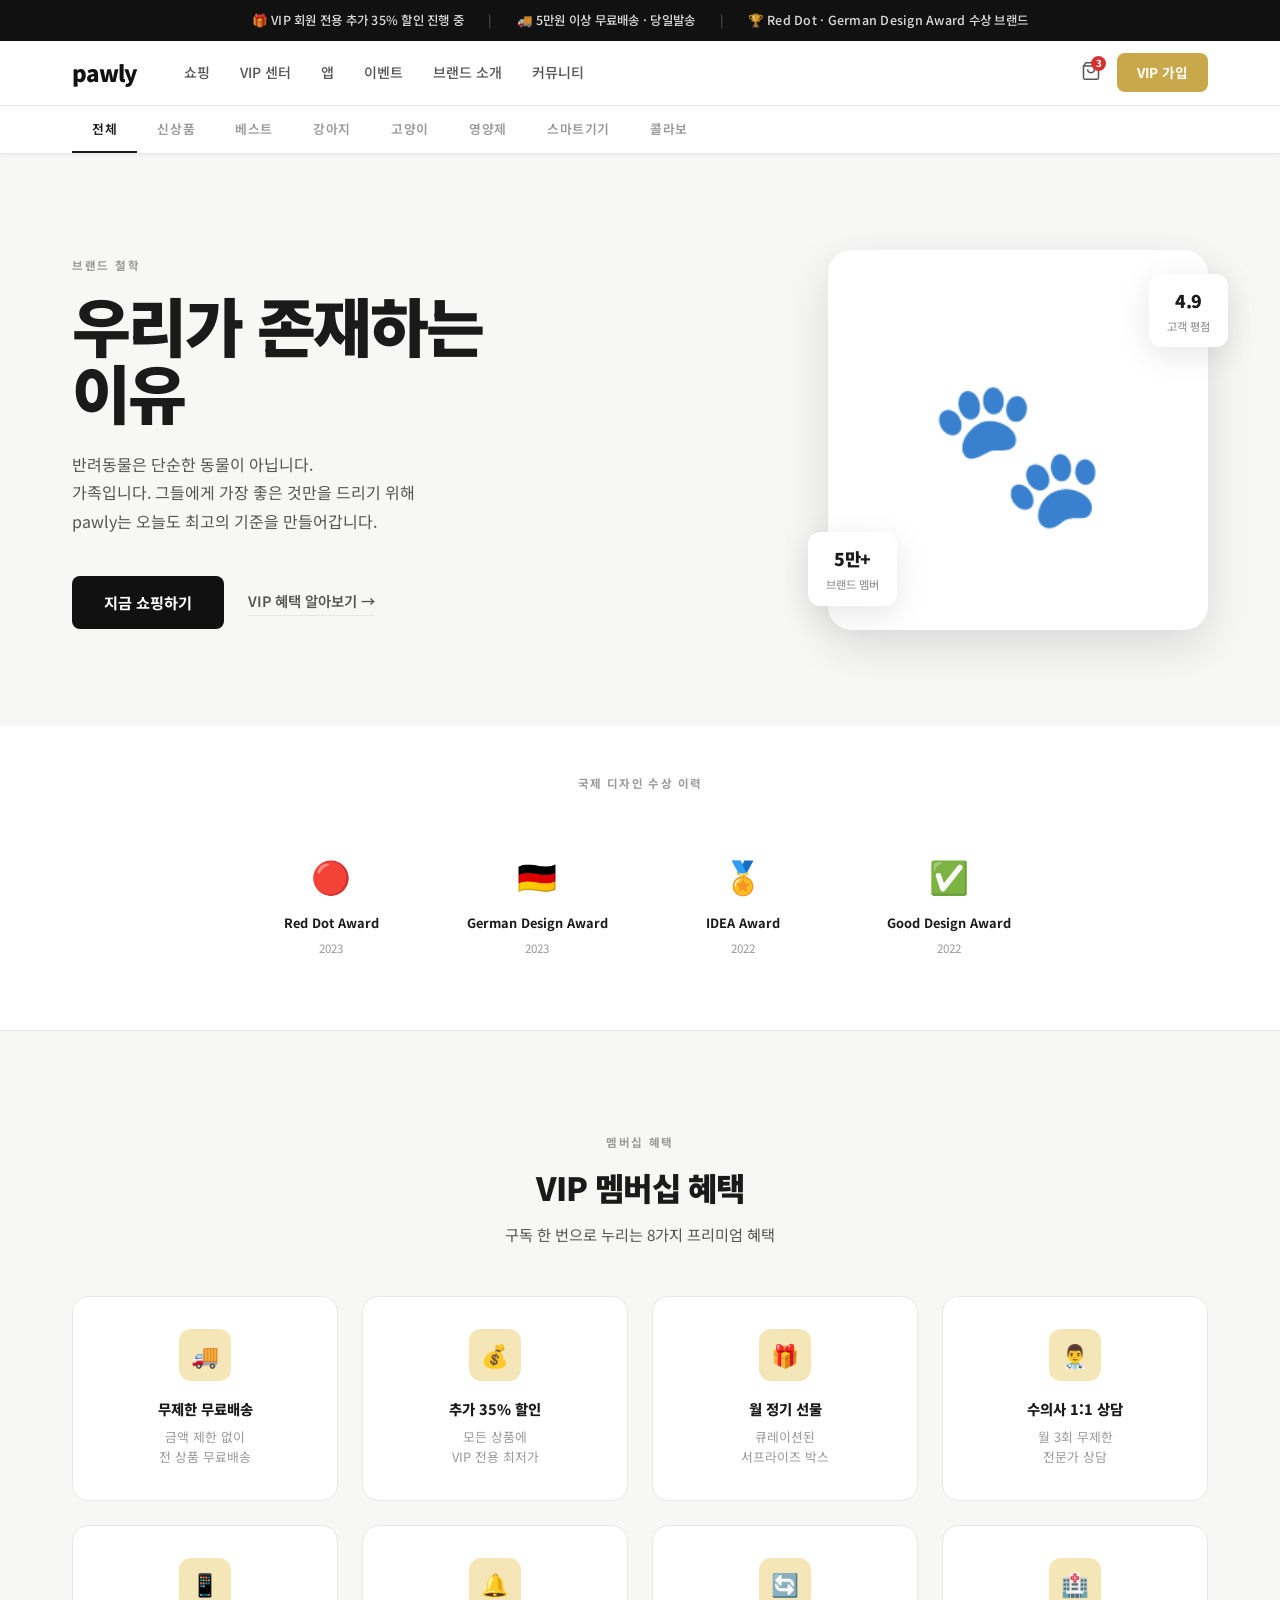
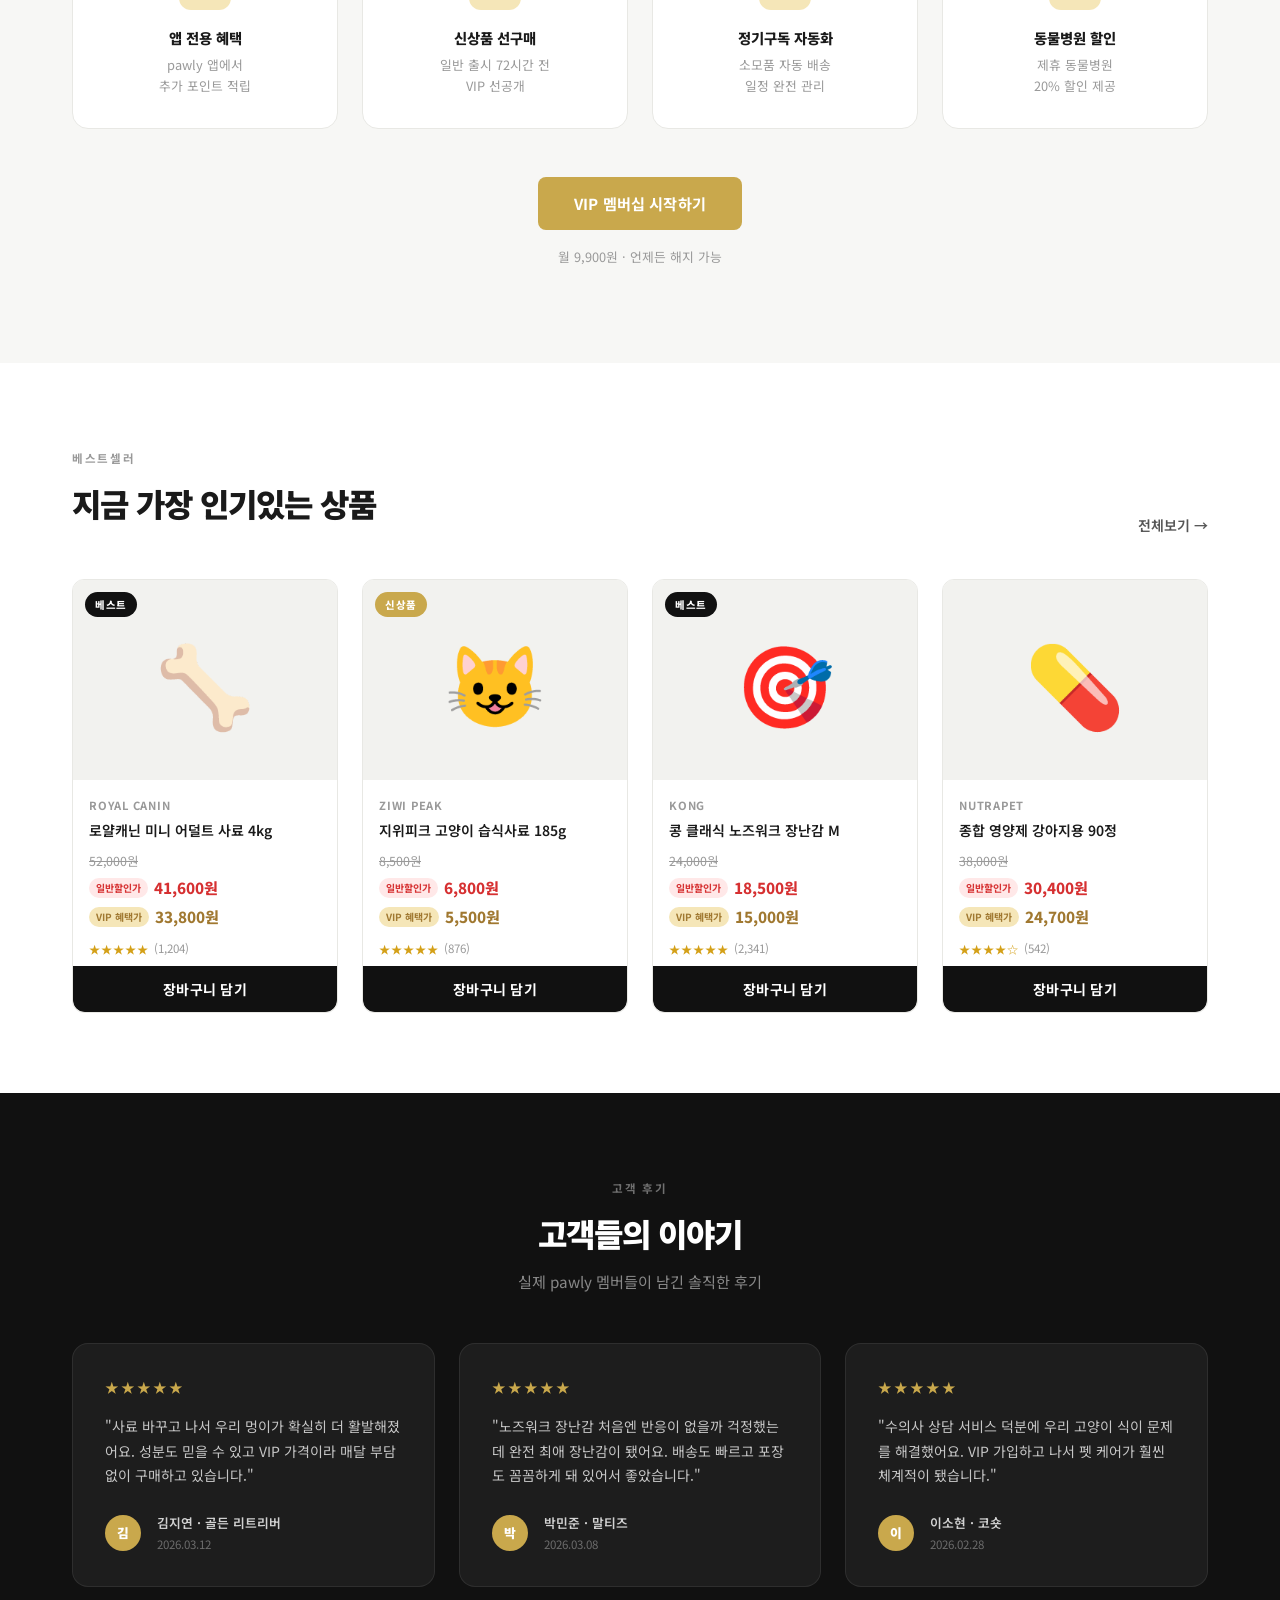
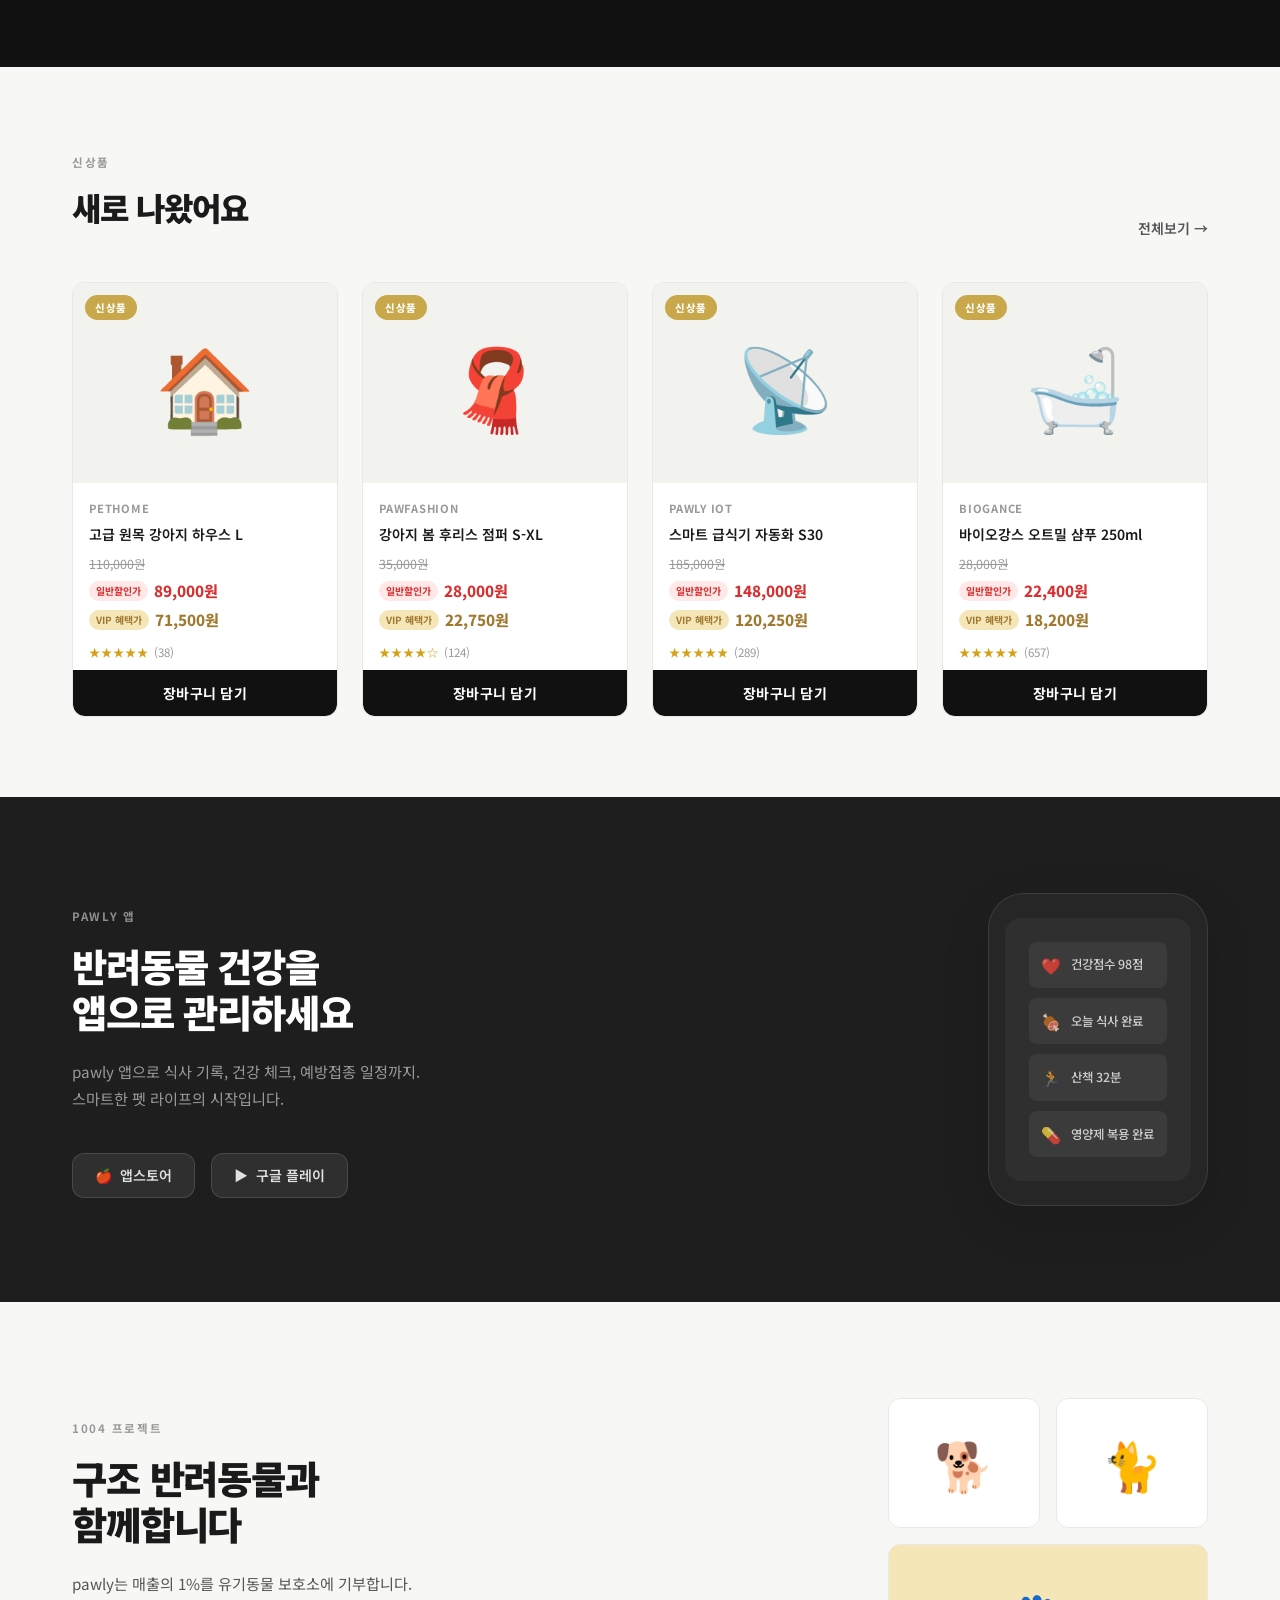
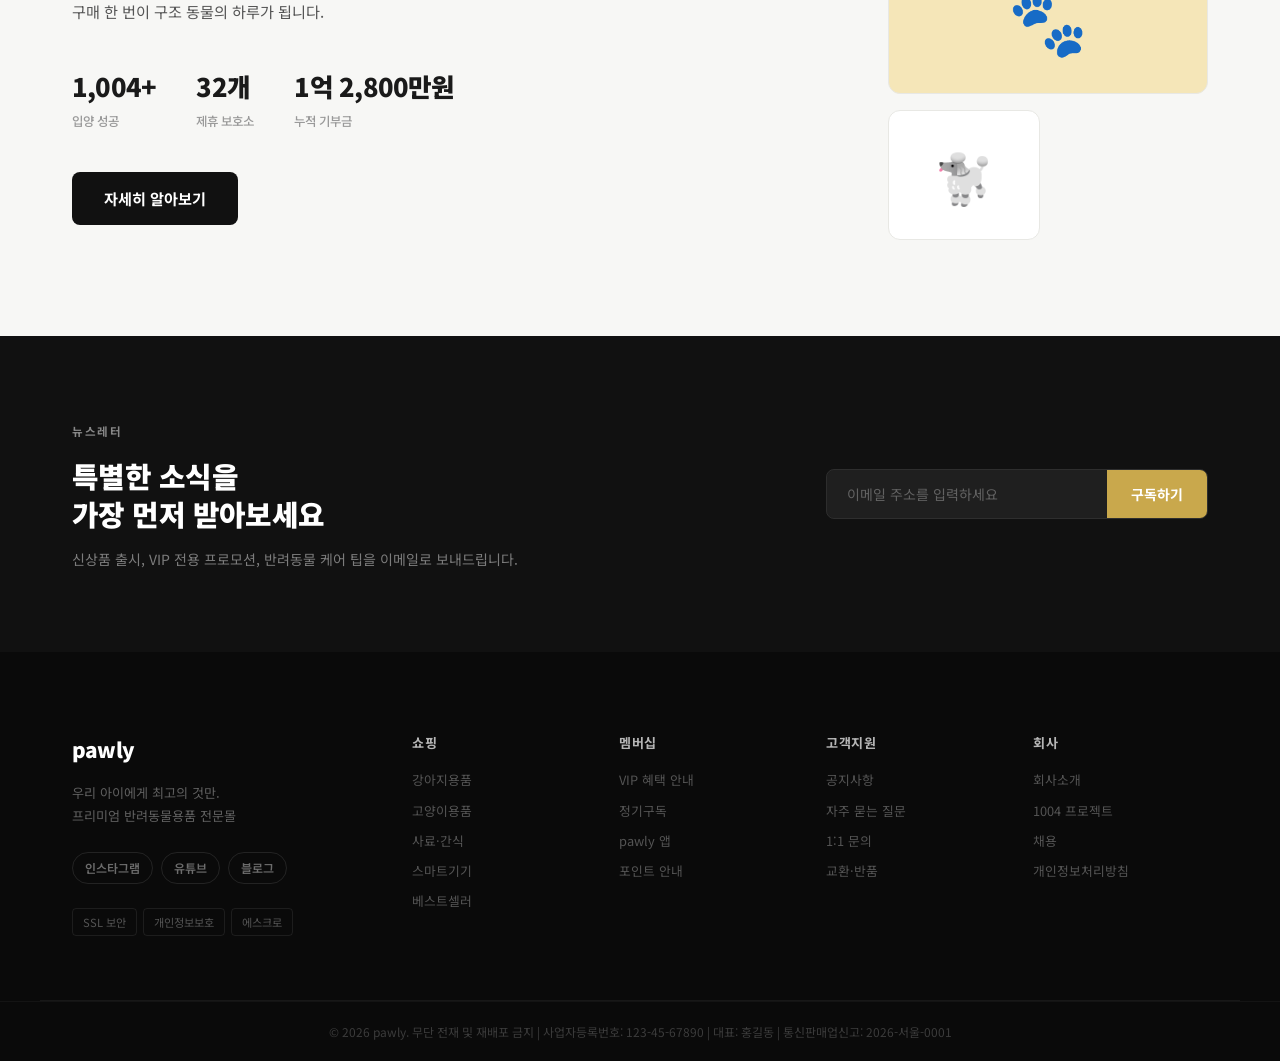
==== commit 125b0c81: "Remove unused search button from index-v3 header Co-Authored-By: Claude Sonnet 4.6 <noreply@anthropi" ====
--- a/index-v3.html
+++ b/index-v3.html
@@ -33,12 +33,7 @@
         <a href="#" class="nav-link">커뮤니티</a>
       </nav>
       <div class="header-actions">
-        <button class="icon-btn" aria-label="검색">
-          <svg width="20" height="20" fill="none" stroke="currentColor" stroke-width="1.8" viewBox="0 0 24 24">
-            <circle cx="11" cy="11" r="8"/><path d="m21 21-4.35-4.35"/>
-          </svg>
-        </button>
-        <button class="icon-btn" aria-label="장바구니">
+<button class="icon-btn" aria-label="장바구니">
           <svg width="20" height="20" fill="none" stroke="currentColor" stroke-width="1.8" viewBox="0 0 24 24">
             <path d="M6 2 3 6v14a2 2 0 0 0 2 2h14a2 2 0 0 0 2-2V6l-3-4z"/><line x1="3" y1="6" x2="21" y2="6"/><path d="M16 10a4 4 0 0 1-8 0"/>
           </svg>
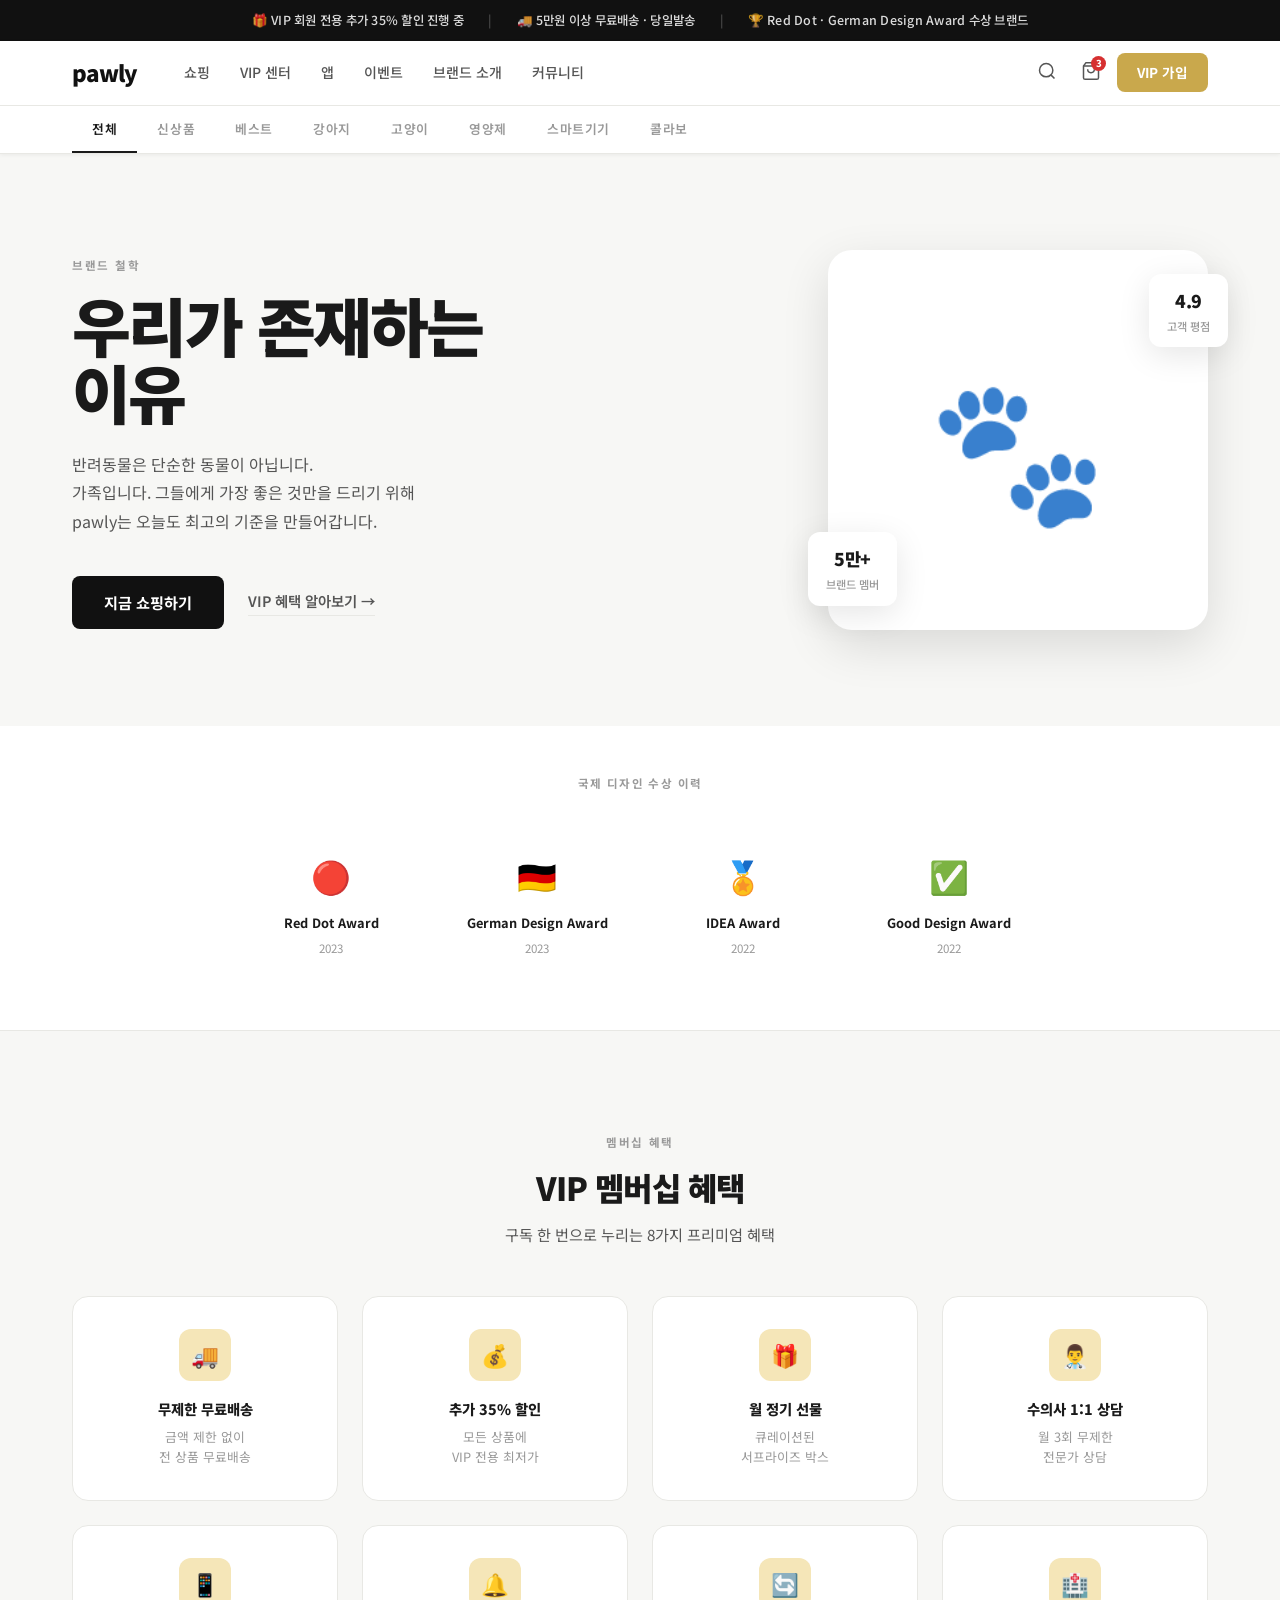
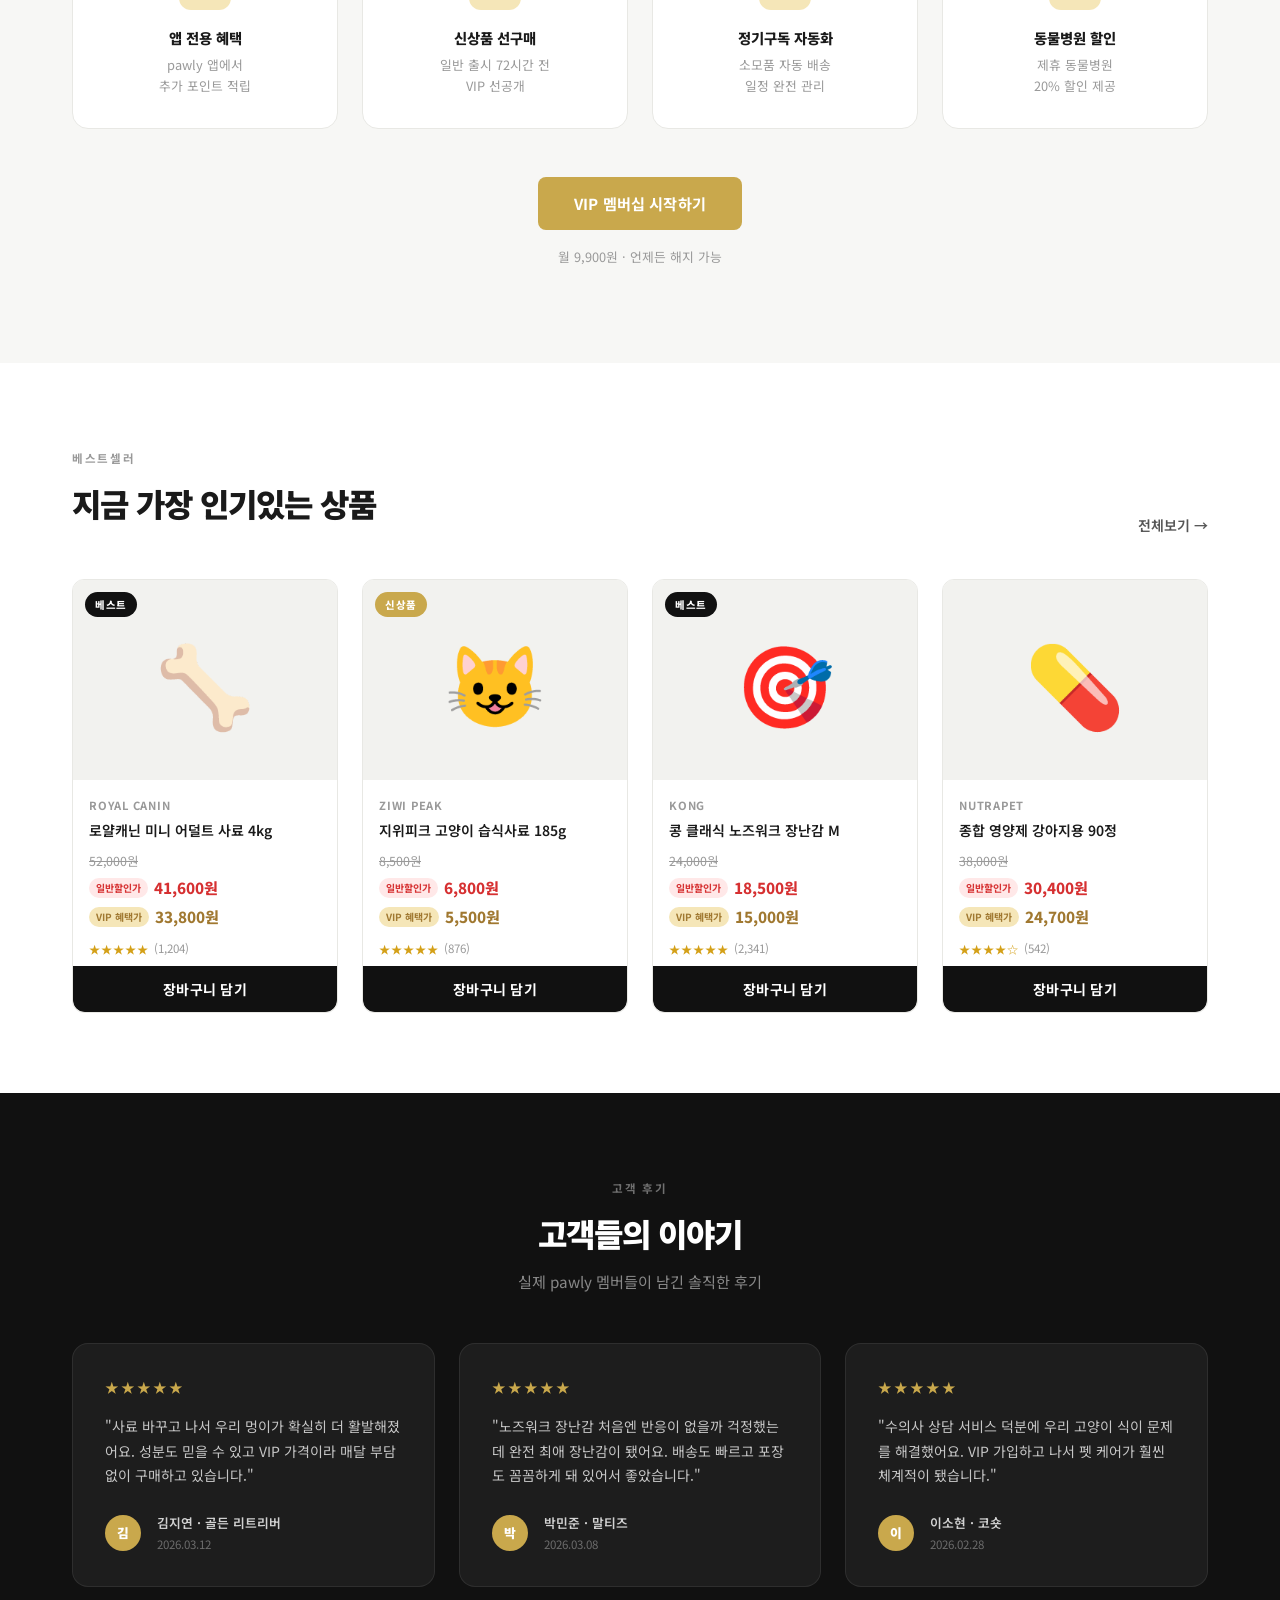
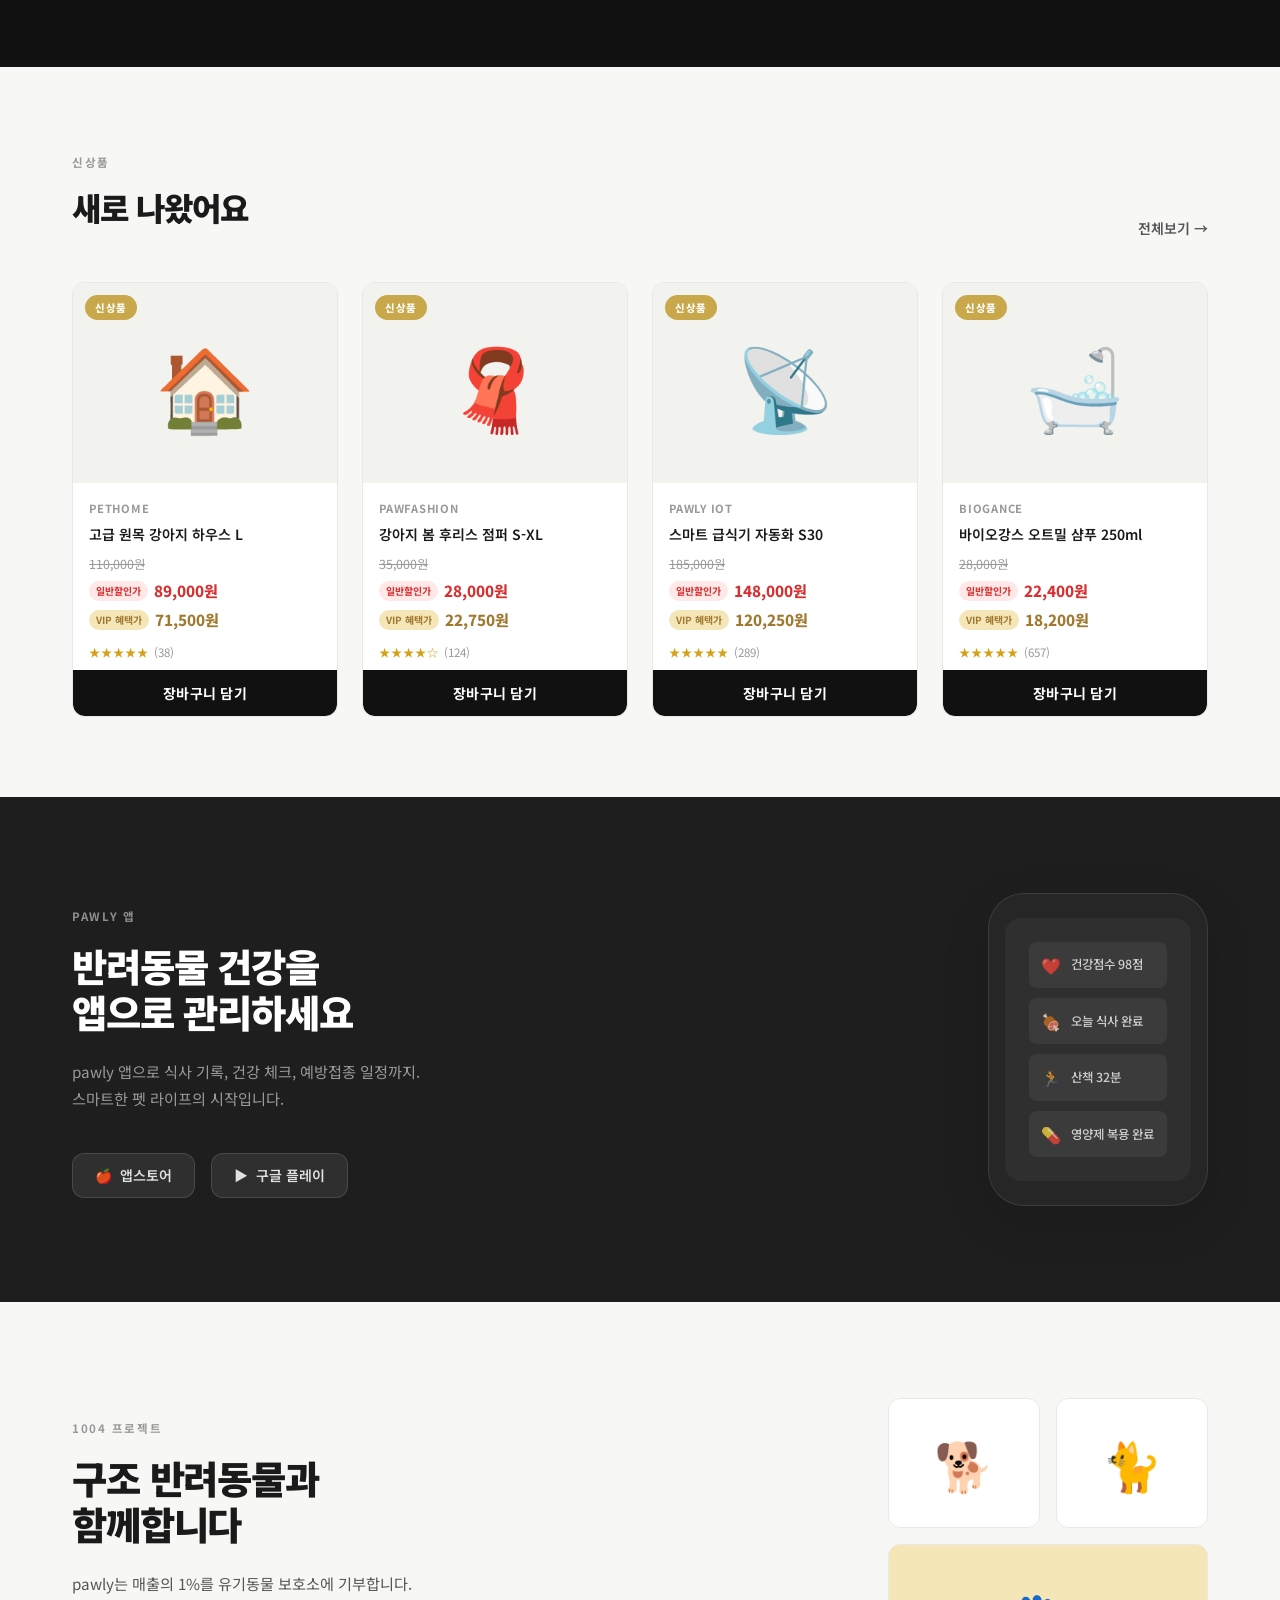
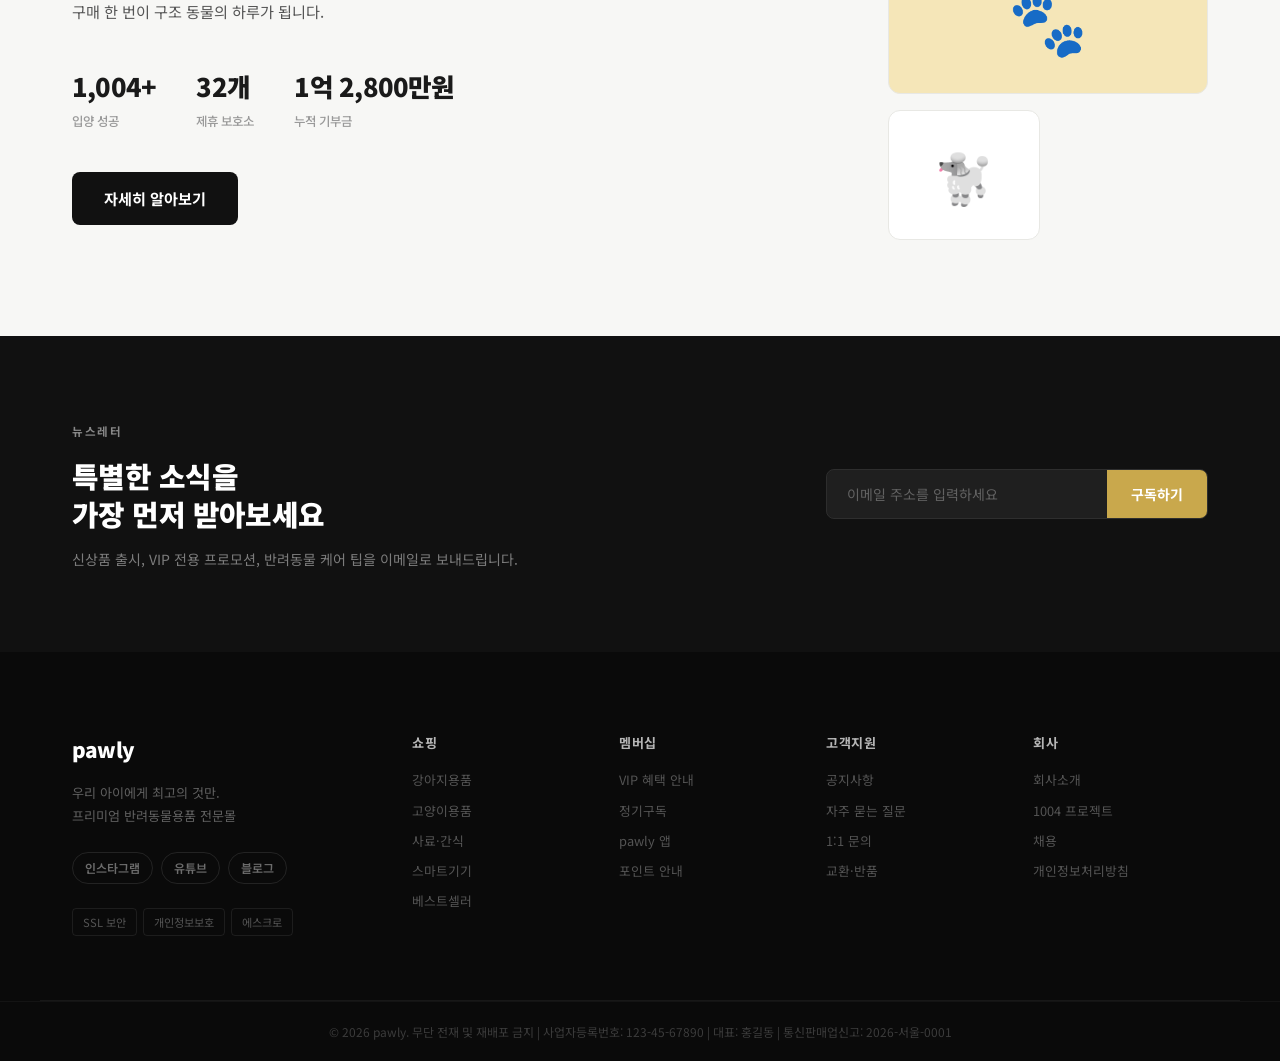
==== commit 9d6a0ad9: "Revert "Remove unused search button from index-v3 header" This reverts commit 125b0c818d97f06670ecc2" ====
--- a/index-v3.html
+++ b/index-v3.html
@@ -33,7 +33,12 @@
         <a href="#" class="nav-link">커뮤니티</a>
       </nav>
       <div class="header-actions">
-<button class="icon-btn" aria-label="장바구니">
+        <button class="icon-btn" aria-label="검색">
+          <svg width="20" height="20" fill="none" stroke="currentColor" stroke-width="1.8" viewBox="0 0 24 24">
+            <circle cx="11" cy="11" r="8"/><path d="m21 21-4.35-4.35"/>
+          </svg>
+        </button>
+        <button class="icon-btn" aria-label="장바구니">
           <svg width="20" height="20" fill="none" stroke="currentColor" stroke-width="1.8" viewBox="0 0 24 24">
             <path d="M6 2 3 6v14a2 2 0 0 0 2 2h14a2 2 0 0 0 2-2V6l-3-4z"/><line x1="3" y1="6" x2="21" y2="6"/><path d="M16 10a4 4 0 0 1-8 0"/>
           </svg>
